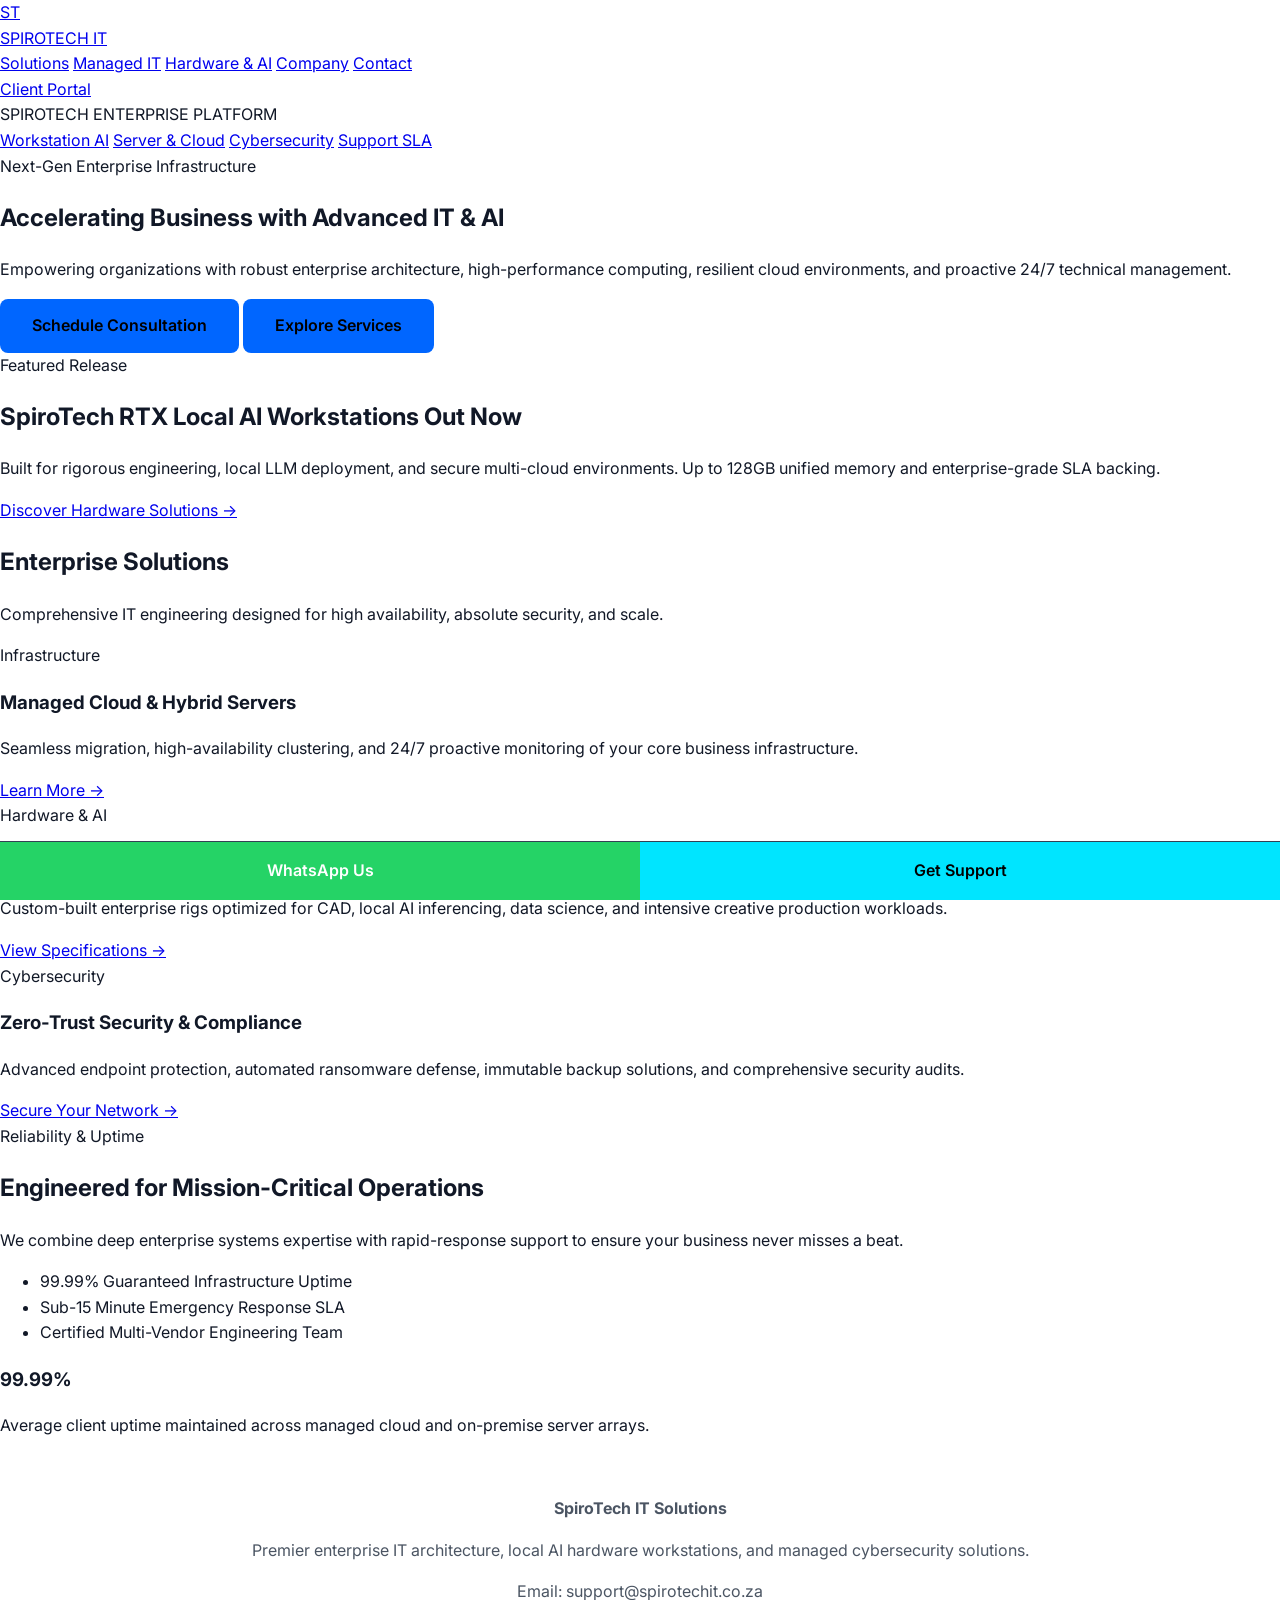
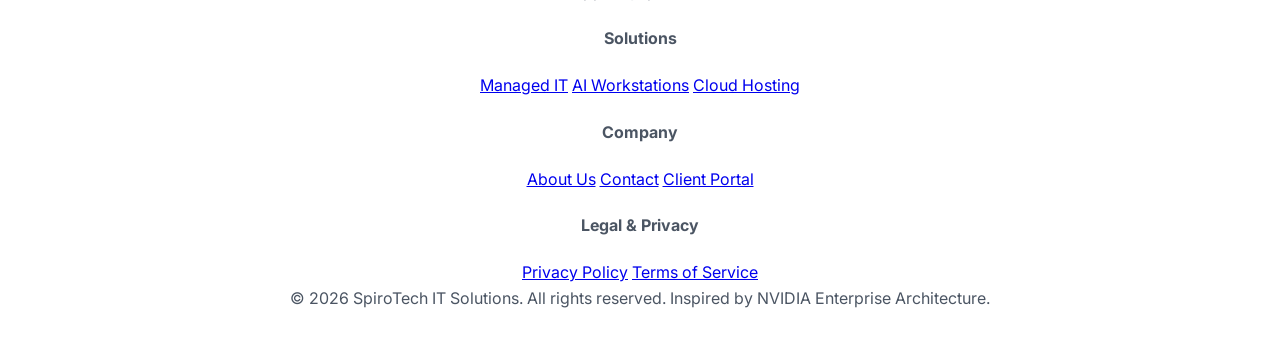
==== index.html @ 4d6cc832 "Update index.html to NVIDIA-inspired enterprise theme" ====
<!DOCTYPE html>
<html lang="en">
<head>
  <meta charset="UTF-8">
  <meta name="viewport" content="width=device-width, initial-scale=1.0">
  <title>SpiroTech IT Solutions | Enterprise IT & AI Infrastructure</title>
  <link rel="stylesheet" href="styles.css">
  <link rel="preconnect" href="https://fonts.googleapis.com">
  <link rel="preconnect" href="https://fonts.gstatic.com" crossorigin>
  <link href="https://fonts.googleapis.com/css2?family=Inter:wght@400;500;600;700;800&display=swap" rel="stylesheet">
</head>
<body>

  <!-- Top Enterprise Header -->
  <header class="nvidia-header">
    <div class="nvidia-top-nav">
      <div class="nav-container">
        <a href="index.html" class="nvidia-logo">
          <div class="logo-mark">ST</div>
          <span class="logo-text">SPIROTECH IT</span>
        </a>
        <nav class="nvidia-nav-links" id="navLinks">
          <a href="index.html" class="active">Solutions</a>
          <a href="services/index.html">Managed IT</a>
          <a href="portfolio/index.html">Hardware & AI</a>
          <a href="about/index.html">Company</a>
          <a href="contact/index.html">Contact</a>
        </nav>
        <div class="nvidia-nav-actions">
          <a href="contact/index.html" class="nvidia-btn-accent">Client Portal</a>
          <button class="menu-toggle" id="menuToggle" aria-label="Toggle navigation">☰</button>
        </div>
      </div>
    </div>
    <!-- Sub Nav -->
    <div class="nvidia-sub-nav">
      <div class="sub-nav-content nav-container">
        <span class="sub-nav-title">SPIROTECH ENTERPRISE PLATFORM</span>
        <div class="sub-nav-links">
          <a href="#solutions">Workstation AI</a>
          <a href="#infrastructure">Server & Cloud</a>
          <a href="#security">Cybersecurity</a>
          <a href="contact/index.html">Support SLA</a>
        </div>
      </div>
    </div>
  </header>

  <!-- Hero Showcase Section -->
  <section class="nvidia-hero">
    <div class="hero-container">
      <div class="hero-badge">Next-Gen Enterprise Infrastructure</div>
      <h1>Accelerating Business with <span>Advanced IT & AI</span></h1>
      <p>Empowering organizations with robust enterprise architecture, high-performance computing, resilient cloud environments, and proactive 24/7 technical management.</p>
      <div class="hero-cta-row">
        <a href="contact/index.html" class="btn btn-green">Schedule Consultation</a>
        <a href="services/index.html" class="btn btn-outline">Explore Services</a>
      </div>
    </div>

    <!-- Featured Hero Showcase Banner -->
    <div class="hero-image-banner">
      <div class="hero-banner-content">
        <span class="badge-tag">Featured Release</span>
        <h2>SpiroTech RTX Local AI Workstations Out Now</h2>
        <p>Built for rigorous engineering, local LLM deployment, and secure multi-cloud environments. Up to 128GB unified memory and enterprise-grade SLA backing.</p>
        <a href="portfolio/index.html" class="link-arrow">Discover Hardware Solutions →</a>
      </div>
    </div>
  </section>

  <!-- Solutions & Services Grid -->
  <section class="nvidia-section alt-dark" id="solutions">
    <div class="section-container">
      <div class="section-header">
        <h2>Enterprise Solutions</h2>
        <p>Comprehensive IT engineering designed for high availability, absolute security, and scale.</p>
      </div>

      <div class="nvidia-grid">
        <!-- Card 1 -->
        <div class="nvidia-card">
          <div>
            <div class="card-tag">Infrastructure</div>
            <h3>Managed Cloud & Hybrid Servers</h3>
            <p>Seamless migration, high-availability clustering, and 24/7 proactive monitoring of your core business infrastructure.</p>
          </div>
          <a href="services/index.html" class="card-link">Learn More →</a>
        </div>

        <!-- Card 2 -->
        <div class="nvidia-card">
          <div>
            <div class="card-tag">Hardware & AI</div>
            <h3>High-Performance Workstations</h3>
            <p>Custom-built enterprise rigs optimized for CAD, local AI inferencing, data science, and intensive creative production workloads.</p>
          </div>
          <a href="portfolio/index.html" class="card-link">View Specifications →</a>
        </div>

        <!-- Card 3 -->
        <div class="nvidia-card">
          <div>
            <div class="card-tag">Cybersecurity</div>
            <h3>Zero-Trust Security & Compliance</h3>
            <p>Advanced endpoint protection, automated ransomware defense, immutable backup solutions, and comprehensive security audits.</p>
          </div>
          <a href="contact/index.html" class="card-link">Secure Your Network →</a>
        </div>
      </div>
    </div>
  </section>

  <!-- Split Statistics & Value Section -->
  <section class="nvidia-section">
    <div class="section-container">
      <div class="split-layout">
        <div class="split-content">
          <div class="hero-badge">Reliability & Uptime</div>
          <h2>Engineered for Mission-Critical Operations</h2>
          <p>We combine deep enterprise systems expertise with rapid-response support to ensure your business never misses a beat.</p>
          <ul class="check-list">
            <li>99.99% Guaranteed Infrastructure Uptime</li>
            <li>Sub-15 Minute Emergency Response SLA</li>
            <li>Certified Multi-Vendor Engineering Team</li>
          </ul>
        </div>
        <div class="split-box">
          <div class="stat-box">
            <h3>99.99%</h3>
            <p>Average client uptime maintained across managed cloud and on-premise server arrays.</p>
          </div>
        </div>
      </div>
    </div>
  </section>

  <!-- Footer -->
  <footer class="nvidia-footer">
    <div class="footer-container">
      <div class="footer-col">
        <strong>SpiroTech IT Solutions</strong>
        <p>Premier enterprise IT architecture, local AI hardware workstations, and managed cybersecurity solutions.</p>
        <p>Email: support@spirotechit.co.za</p>
      </div>
      <div class="footer-col">
        <h4>Solutions</h4>
        <a href="services/index.html">Managed IT</a>
        <a href="portfolio/index.html">AI Workstations</a>
        <a href="services/index.html">Cloud Hosting</a>
      </div>
      <div class="footer-col">
        <h4>Company</h4>
        <a href="about/index.html">About Us</a>
        <a href="contact/index.html">Contact</a>
        <a href="contact/index.html">Client Portal</a>
      </div>
      <div class="footer-col">
        <h4>Legal & Privacy</h4>
        <a href="about/index.html">Privacy Policy</a>
        <a href="about/index.html">Terms of Service</a>
      </div>
    </div>
    <div class="footer-bottom">
      &copy; 2026 SpiroTech IT Solutions. All rights reserved. Inspired by NVIDIA Enterprise Architecture.
    </div>
  </footer>

  <!-- Mobile Sticky Action Bar -->
  <div class="mobile-sticky-bar">
    <a href="https://wa.me/27820000000" class="sticky-btn whatsapp-sticky">WhatsApp Us</a>
    <a href="contact/index.html" class="sticky-btn call-sticky">Get Support</a>
  </div>

  <script>
    const toggle = document.getElementById('menuToggle');
    const links = document.getElementById('navLinks');
    if(toggle && links) {
      toggle.addEventListener('click', () => {
        links.classList.toggle('show');
      });
    }
  </script>
</body>
</html>
---- styles.css ----
:root {
  --bg: #FFFFFF;
  --panel: #F8FAFC;
  --text: #111827;
  --muted: #4B5563;
  --accent: #0066FF;
  --accent-hover: #0052CC;
  --border: #E5E7EB;
  --card-bg: #FFFFFF;
  --highlight-yellow: #FEF08A;
}

* { box-sizing: border-box; }

html, body {
  margin: 0;
  padding: 0;
}

body {
  font-family: 'Inter', sans-serif;
  background: var(--bg);
  color: var(--text);
  line-height: 1.6;
}

/* Top Bar & Nav */
.top-bar {
  background: var(--panel);
  color: var(--muted);
  font-size: 0.85rem;
  padding: 8px 32px;
  display: flex;
  justify-content: space-between;
  border-bottom: 1px solid #334155;
}
.top-bar a { color: var(--accent); text-decoration: none; }
.top-bar a:hover { text-decoration: underline; }

.nav {
  background: rgba(11, 13, 16, 0.85);
  backdrop-filter: blur(10px);
  padding: 16px 32px;
  display: flex;
  justify-content: space-between;
  align-items: center;
  position: sticky;
  top: 0;
  z-index: 100;
  border-bottom: 1px solid #334155;
}

.brand-link { font-size: 1.25rem; font-weight: 700; color: var(--text); }

.nav-links { display: flex; align-items: center; }
.nav-links a {
  color: var(--text);
  text-decoration: none;
  margin-left: 24px;
  font-weight: 500;
  padding: 8px 0;
}
.nav-links a:hover { color: var(--accent); }
.nav-links a.active { color: var(--accent); border-bottom: 2px solid var(--accent); }

.btn-quote {
  background: var(--accent);
  color: #000 !important;
  padding: 8px 16px !important;
  border-radius: 6px;
  font-weight: 600 !important;
}

.menu-toggle { display: none; background: none; border: none; color: var(--text); font-size: 1.5rem; cursor: pointer; }

/* Hero */
.hero {
  padding: 100px 20px;
  text-align: center;
  background: var(--bg);
}
.hero h1 { font-size: 3.5rem; margin: 20px 0; color: #fff; }
.hero-content { max-width: 800px; margin: 0 auto; }
.trust-pill {
  background: rgba(0, 229, 255, 0.1);
  border: 1px solid var(--accent);
  padding: 6px 16px;
  border-radius: 20px;
  display: inline-block;
  font-size: 0.9rem;
  margin-bottom: 20px;
}
.hero-cta-group { display: flex; gap: 16px; justify-content: center; margin: 30px 0; }
.hero-subinfo { display: flex; gap: 16px; justify-content: center; color: var(--muted); font-size: 0.95rem; }

/* Bento Grid */
.bento-grid { display: grid; grid-template-columns: repeat(2, 1fr); gap: 24px; max-width: 1000px; margin: 40px auto; }
.bento-card { background: var(--panel); border: 1px solid #334155; border-radius: 16px; padding: 32px; text-align: left; transition: transform 0.2s; }
.card-icon { font-size: 2rem; margin-bottom: 16px; }

/* Industry Container */
.industry-container { max-width: 1000px; margin: 0 auto; padding: 40px 20px; }
.industry-btn-group { display: flex; gap: 10px; justify-content: center; margin-bottom: 30px; }
.ind-btn { background: #11141a; border: 1px solid #334155; color: var(--text); padding: 10px 20px; border-radius: 8px; cursor: pointer; }
.ind-btn.active-ind { border-color: var(--accent); background: rgba(0, 229, 255, 0.1); }
.industry-detail-card { background: var(--panel); border: 1px solid var(--accent); border-radius: 12px; padding: 30px; min-height: 150px; }
.stat-badge { background: var(--accent); color: #000; padding: 4px 12px; border-radius: 20px; font-weight: 700; display: inline-block; margin-bottom: 10px; }

/* Sticky Mobile Bar */
.mobile-sticky-bar { display: none; position: fixed; bottom: 0; width: 100%; display: flex; background: var(--bg); border-top: 1px solid #334155; }
.sticky-btn { flex: 1; padding: 16px; text-align: center; text-decoration: none; color: #fff; font-weight: 600; }
.whatsapp-sticky { background: #25d366; }
.call-sticky { background: #00e5ff; color: #000; }

@media (max-width: 768px) {
  .menu-toggle { display: block; }
  .nav-links { display: none; position: absolute; top: 100%; left: 0; width: 100%; background: var(--bg); flex-direction: column; padding: 20px; border-bottom: 1px solid #334155; }
  .nav-links.show { display: flex; }
  .nav-links a { margin: 10px 0; }
  .bento-grid { grid-template-columns: 1fr; }
  .mobile-sticky-bar { display: flex; }
}

  opacity: 0.28;
  background-image:
    linear-gradient(rgba(0, 229, 255, 0.08) 1px, transparent 1px),
    linear-gradient(90deg, rgba(0, 229, 255, 0.08) 1px, transparent 1px);
  background-size: 48px 48px;
  mask-image: linear-gradient(to bottom, rgba(0,0,0,0.65), rgba(0,0,0,0.08));
  animation: heroGridMove 18s linear infinite;
}

/* Soft floating glow blobs */
.hero::after {
  content: "";
  position: absolute;
  inset: -10%;
  z-index: -1;
  background:
    radial-gradient(circle at 25% 40%, rgba(0, 229, 255, 0.12), transparent 18%),
    radial-gradient(circle at 75% 60%, rgba(0, 229, 255, 0.10), transparent 16%),
    radial-gradient(circle at 60% 20%, rgba(255, 255, 255, 0.05), transparent 14%);
  filter: blur(20px);
  animation: heroGlowFloat 10s ease-in-out infinite alternate;
}

/* Larger logo */
.hero img {
  width: clamp(170px, 18vw, 240px);
  margin-bottom: 28px;
  filter:
    drop-shadow(0 10px 24px rgba(0, 229, 255, 0.16))
    drop-shadow(0 4px 10px rgba(0, 0, 0, 0.35));
}

.hero h1 {
  font-size: clamp(2.4rem, 5vw, 3.4rem);
  margin-bottom: 14px;
  color: var(--accent);
  letter-spacing: 0.3px;
}

.hero p {
  max-width: 720px;
  margin: 0 auto 32px;
  color: var(--muted);
  font-size: 1.06rem;
}

/* Animation keyframes */
@keyframes heroGridMove {
  from {
    transform: translateY(0);
  }
  to {
    transform: translateY(48px);
  }
}

@keyframes heroGlowFloat {
  from {
    transform: translate3d(0, 0, 0) scale(1);
  }
  to {
    transform: translate3d(0, -12px, 0) scale(1.04);
  }
}

/* Respect reduced motion preferences */
@media (prefers-reduced-motion: reduce) {
  .hero::before,
  .hero::after {
    animation: none;
  }
}

/* ============ BUTTON MICRO-INTERACTIONS ============ */

.btn {
  display: inline-block;
  padding: 14px 32px;
  border-radius: 8px;
  background: var(--accent);
  color: #000;
  font-weight: 600;
  text-decoration: none;
  border: 0;

  /* Interaction polish */
  transition:
    transform 0.18s ease,
    box-shadow 0.18s ease,
    filter 0.18s ease;
  will-change: transform;
}

/* Hover: lift + glow */
.btn:hover {
  transform: translateY(-2px);
  box-shadow: 0 10px 28px rgba(0, 229, 255, 0.28);
  filter: brightness(1.05);
}

/* Active: press down */
.btn:active {
  transform: translateY(0);
  box-shadow: 0 6px 16px rgba(0, 229, 255, 0.22);
}

/* Keyboard accessibility */
.btn:focus-visible {
  outline: none;
  box-shadow:
    0 0 0 3px rgba(0, 229, 255, 0.35),
    0 10px 28px rgba(0, 229, 255, 0.28);
}

.btn:hover {
  filter: brightness(1.05);
}

/* LAYOUT */
.section { max-width: 1100px; margin: auto; padding: 80px 20px; }
.section h2 { text-align: center; font-size: 2rem; margin-bottom: 48px; }

/* CARDS & GRID */
.grid { display: grid; grid-template-columns: repeat(auto-fit, minmax(260px, 1fr)); gap: 24px; }
.card { background: var(--panel); border-radius: 12px; padding: 28px; border: 1px solid rgba(255,255,255,0.06); }
.card h3 { margin-top: 0; color: var(--accent); }
.card p  { color: var(--muted); font-size: 0.95rem; }

/* ICON + TEXT row (for service bullets) */
.row {
  display: grid;
  grid-template-columns: 36px 1fr;
  gap: 12px;
  align-items: start;
  margin: 10px 0;
}
.badge {
  width: 36px; height: 36px; border-radius: 8px;
  display: grid; place-items: center;
  background: #0e1820; border: 1px solid rgba(0,229,255,0.25); color: var(--accent);
  font-weight: 700; font-size: 0.85rem;
}

/* PRICING TEASER (no public prices—CTA only) */
.plan {
  background: linear-gradient(180deg, rgba(0,229,255,0.08), rgba(0,229,255,0.02));
  border: 1px solid rgba(0,229,255,0.15);
}

/* FOOTER */
footer {
  padding: 40px 20px;
  text-align: center;
  color: var(--muted);
  border-top: 1px solid rgba(255,255,255,0.05);
}

/* UTILITIES */
.center { text-align: center; }
.m0   { margin: 0; }
.mt8  { margin-top: 8px; }
.mt16 { margin-top: 16px; }
.mt24 { margin-top: 24px; }
.mt32 { margin-top: 32px; }
.mt48 { margin-top: 48px; }

/* ===== Homepage trust / positioning sections ===== */

.section-lead {
  max-width: 760px;
  margin: 0 auto 18px;
  text-align: center;
  color: var(--muted);
  font-size: 1.02rem;
}

.kicker {
  display: inline-block;
  margin: 0 auto 12px;
  padding: 6px 12px;
  border-radius: 999px;
  background: rgba(0, 229, 255, 0.08);
  border: 1px solid rgba(0, 229, 255, 0.18);
  color: var(--accent);
  font-size: 0.82rem;
  font-weight: 600;
  letter-spacing: 0.3px;
}

.split {
  display: grid;
  grid-template-columns: 1.15fr 0.85fr;
  gap: 24px;
}

.panel {
  background: var(--panel);
  border-radius: 12px;
  padding: 28px;
  border: 1px solid rgba(255,255,255,0.06);
}

.panel h3 {
  margin-top: 0;
  color: var(--accent);
}

.panel p,
.panel li {
  color: var(--muted);
}

.bullets {
  margin: 0;
  padding-left: 18px;
}

.bullets li {
  margin: 10px 0;
}

.steps {
  display: grid;
  gap: 18px;
}

.step {
  display: grid;
  grid-template-columns: 42px 1fr;
  gap: 14px;
  align-items: start;
}

.step-num {
  width: 42px;
  height: 42px;
  border-radius: 10px;
  display: grid;
  place-items: center;
  background: #0e1820;
  border: 1px solid rgba(0,229,255,0.25);
  color: var(--accent);
  font-weight: 700;
}

.step h4 {
  margin: 0 0 6px 0;
  color: var(--text);
}

.step p {
  margin: 0;
  color: var(--muted);
}

.highlight {
  background: linear-gradient(180deg, rgba(0,229,255,0.08), rgba(0,229,255,0.02));
  border: 1px solid rgba(0,229,255,0.15);
}

.cta-strip {
  text-align: center;
  margin-top: 32px;
}

/* ===== Mobile nav cleanup ===== */
@media (max-width: 860px) {
  .nav {
    padding: 14px 16px;
    flex-direction: column;
    align-items: stretch;
    gap: 12px;
  }

  .brand {
    text-align: center;
    font-size: 1.15rem;
    line-height: 1.15;
    white-space: nowrap;
  }

  .nav > div {
    display: grid;
    grid-template-columns: repeat(2, minmax(0, 1fr));
    gap: 10px 12px;
    align-items: center;
  }

  .nav a {
    margin-left: 0;
    text-align: center;
    font-size: 0.98rem;
    line-height: 1.2;
  }

  .nav a.active::after {
    bottom: -4px;
  }

  .nav a.btn {
    grid-column: 1 / -1;
    width: 100%;
    padding: 12px 18px;
  }

  .hero {
    padding: 88px 18px;
  }

  .hero img {
    width: clamp(140px, 34vw, 200px);
    margin-bottom: 22px;
  }

  .hero h1 {
    font-size: clamp(2rem, 10vw, 2.8rem);
    line-height: 1.08;
  }

  .hero p {
    font-size: 1rem;
  }

  .split {
    grid-template-columns: 1fr;
  }
}

/* Contact / Quote Form */
.contact-form-section {
  padding: 3rem 0;
}

.contact-form {
  margin-top: 1.5rem;
  background: #ffffff;
  border: 1px solid #dfe5ec;
  border-radius: 14px;
  padding: 1.5rem;
  box-shadow: 0 10px 30px rgba(0, 0, 0, 0.04);
}

.form-grid {
  display: grid;
  grid-template-columns: repeat(2, minmax(0, 1fr));
  gap: 1rem;
}

.form-group {
  margin-bottom: 1rem;
}

.form-group label {
  display: inline-block;
  margin-bottom: 0.45rem;
  font-weight: 600;
  color: #1c2a39;
}

.required {
  color: #c62828;
}

.contact-form input,
.contact-form select,
.contact-form textarea {
  width: 100%;
  padding: 0.85rem 0.95rem;
  border: 1px solid #cfd8e3;
  border-radius: 10px;
  font: inherit;
  color: #16202a;
  background: #ffffff;
  transition: border-color 0.2s ease, box-shadow 0.2s ease;
  box-sizing: border-box;
}

.contact-form input:focus,
.contact-form select:focus,
.contact-form textarea:focus {
  outline: none;
  border-color: #1f6feb;
  box-shadow: 0 0 0 3px rgba(31, 111, 235, 0.12);
}

.contact-form textarea {
  resize: vertical;
  min-height: 160px;
}

.form-actions {
  margin-top: 1.25rem;
}

.contact-form .btn {
  min-width: 180px;
}

.contact-form button:disabled {
  opacity: 0.7;
  cursor: not-allowed;
}

.form-status {
  margin-top: 1rem;
  padding: 0.9rem 1rem;
  border-radius: 10px;
  display: none;
  font-weight: 500;
}

.form-status.status-loading,
.form-status.status-success,
.form-status.status-error {
  display: block;
}

.form-status.status-loading {
  background: #eef4ff;
  color: #174ea6;
  border: 1px solid #cfe0ff;
}

.form-status.status-success {
  background: #edf9f0;
  color: #1b5e20;
  border: 1px solid #cce9d2;
}

.form-status.status-error {
  background: #fff3f3;
  color: #b42318;
  border: 1px solid #f3c7c7;
}

.form-honeypot {
  position: absolute !important;
  left: -9999px !important;
  opacity: 0 !important;
  pointer-events: none !important;
  height: 0 !important;
  overflow: hidden !important;
}

@media (max-width: 768px) {
  .contact-form {
    padding: 1rem;
  }

  .form-grid {
    grid-template-columns: 1fr;
  }

  .contact-form .btn {
    width: 100%;
  }
}
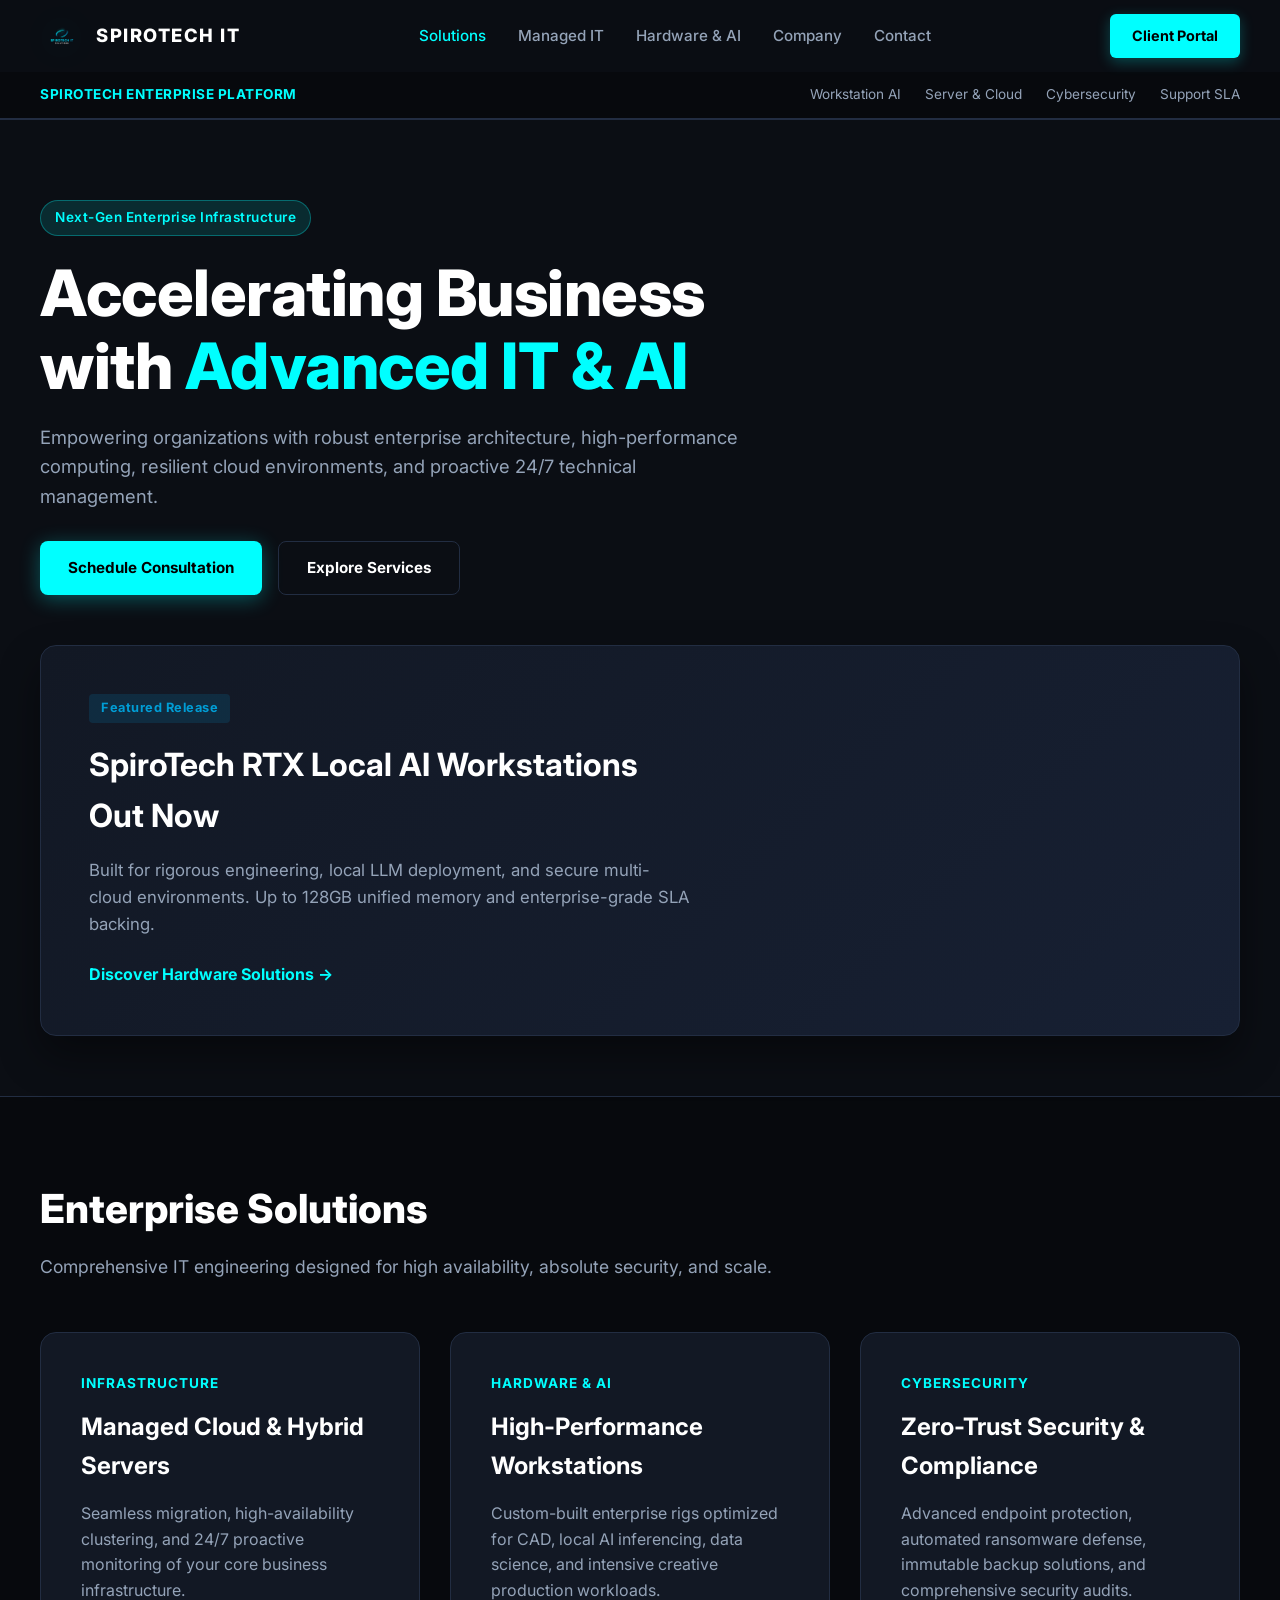
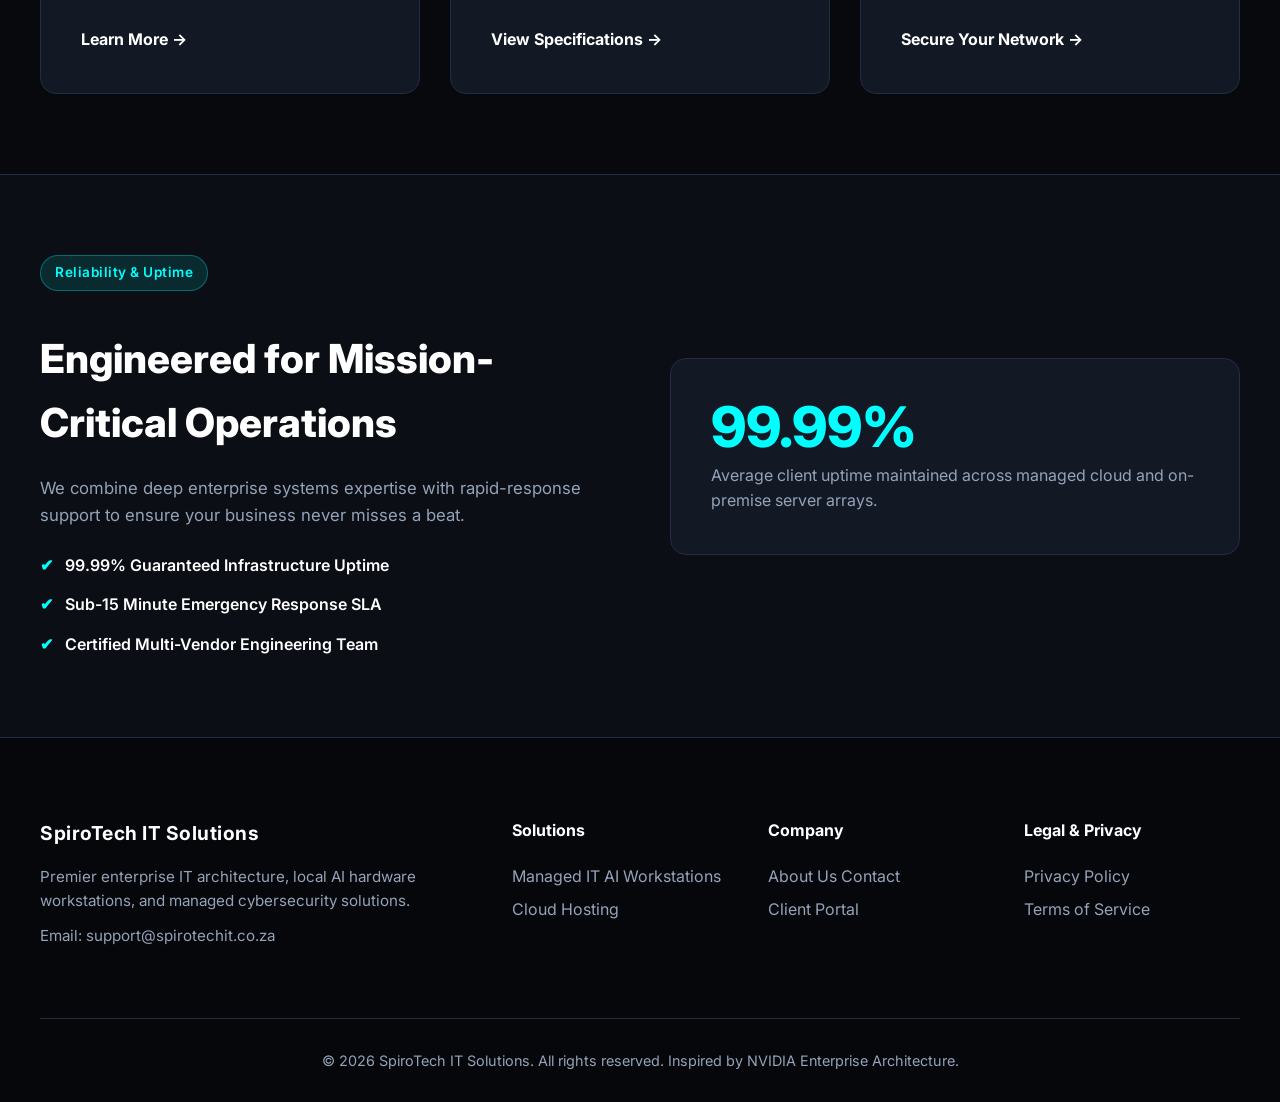
==== commit 1a178c3e: "Update SpiroTech branding: logo in headers, cyan/blue color theme across all pages" ====
--- a/index.html
+++ b/index.html
@@ -16,9 +16,9 @@
     <div class="nvidia-top-nav">
       <div class="nav-container">
         <a href="index.html" class="nvidia-logo">
-          <div class="logo-mark">ST</div>
-          <span class="logo-text">SPIROTECH IT</span>
-        </a>
+                  <img src="logo.svg" alt="SpiroTech IT Solutions" class="logo-image">
+                  <span class="logo-text">SPIROTECH IT</span>
+                </a>
         <nav class="nvidia-nav-links" id="navLinks">
           <a href="index.html" class="active">Solutions</a>
           <a href="services/index.html">Managed IT</a>
@@ -53,9 +53,9 @@
       <h1>Accelerating Business with <span>Advanced IT & AI</span></h1>
       <p>Empowering organizations with robust enterprise architecture, high-performance computing, resilient cloud environments, and proactive 24/7 technical management.</p>
       <div class="hero-cta-row">
-        <a href="contact/index.html" class="btn btn-green">Schedule Consultation</a>
-        <a href="services/index.html" class="btn btn-outline">Explore Services</a>
-      </div>
+              <a href="contact/index.html" class="btn btn-cyan">Schedule Consultation</a>
+              <a href="services/index.html" class="btn btn-outline">Explore Services</a>
+            </div>
     </div>
 
     <!-- Featured Hero Showcase Banner -->
--- a/styles.css
+++ b/styles.css
@@ -1,580 +1,595 @@
+/* ==========================================================================
+   SpiroTech IT Solutions — Brand Theme (Cyan/Blue Palette)
+   ========================================================================== */
+
 :root {
-  --bg: #FFFFFF;
-  --panel: #F8FAFC;
-  --text: #111827;
-  --muted: #4B5563;
-  --accent: #0066FF;
-  --accent-hover: #0052CC;
-  --border: #E5E7EB;
-  --card-bg: #FFFFFF;
-  --highlight-yellow: #FEF08A;
-}
-
-* { box-sizing: border-box; }
-
-html, body {
+  --bg-dark: #0B0E14;
+  --bg-card: #121824;
+  --bg-card-hover: #1A2232;
+  --spirotech-cyan: #00FFFF;
+  --spirotech-cyan-dim: #00E6FF;
+  --spirotech-blue: #009DD5;
+  --spirotech-blue-dark: #005A68;
+  --text-primary: #FFFFFF;
+  --text-secondary: #94A3B8;
+  --border-color: #222D42;
+}
+
+* {
+  box-sizing: border-box;
   margin: 0;
   padding: 0;
 }
 
 body {
   font-family: 'Inter', sans-serif;
-  background: var(--bg);
-  color: var(--text);
+  background-color: var(--bg-dark);
+  color: var(--text-primary);
   line-height: 1.6;
-}
-
-/* Top Bar & Nav */
-.top-bar {
-  background: var(--panel);
-  color: var(--muted);
-  font-size: 0.85rem;
-  padding: 8px 32px;
-  display: flex;
-  justify-content: space-between;
-  border-bottom: 1px solid #334155;
-}
-.top-bar a { color: var(--accent); text-decoration: none; }
-.top-bar a:hover { text-decoration: underline; }
-
-.nav {
-  background: rgba(11, 13, 16, 0.85);
-  backdrop-filter: blur(10px);
-  padding: 16px 32px;
-  display: flex;
-  justify-content: space-between;
-  align-items: center;
+  overflow-x: hidden;
+}
+
+/* --- Header & Navigation --- */
+.nvidia-header {
   position: sticky;
   top: 0;
-  z-index: 100;
-  border-bottom: 1px solid #334155;
-}
-
-.brand-link { font-size: 1.25rem; font-weight: 700; color: var(--text); }
-
-.nav-links { display: flex; align-items: center; }
-.nav-links a {
-  color: var(--text);
-  text-decoration: none;
-  margin-left: 24px;
+  z-index: 1000;
+  background: rgba(11, 14, 20, 0.95);
+  backdrop-filter: blur(12px);
+  border-bottom: 1px solid var(--border-color);
+}
+
+.nvidia-top-nav {
+  padding: 0 40px;
+  height: 72px;
+  display: flex;
+  align-items: center;
+}
+
+.nav-container {
+  max-width: 1400px;
+  width: 100%;
+  margin: 0 auto;
+  display: flex;
+  align-items: center;
+  justify-content: space-between;
+}
+
+.nvidia-logo {
+  display: flex;
+  align-items: center;
+  text-decoration: none;
+  gap: 12px;
+}
+
+.logo-image {
+  height: 44px;
+  width: auto;
+  filter: drop-shadow(0 0 16px rgba(0, 255, 255, 0.3));
+}
+
+.logo-text {
+  font-weight: 800;
+  font-size: 1.15rem;
+  letter-spacing: 1.5px;
+  color: #FFFFFF;
+}
+
+.nvidia-nav-links {
+  display: flex;
+  gap: 32px;
+}
+
+.nvidia-nav-links a {
+  color: var(--text-secondary);
+  text-decoration: none;
   font-weight: 500;
-  padding: 8px 0;
-}
-.nav-links a:hover { color: var(--accent); }
-.nav-links a.active { color: var(--accent); border-bottom: 2px solid var(--accent); }
-
-.btn-quote {
-  background: var(--accent);
-  color: #000 !important;
-  padding: 8px 16px !important;
+  font-size: 0.95rem;
+  transition: color 0.2s;
+}
+
+.nvidia-nav-links a:hover,
+.nvidia-nav-links a.active {
+  color: var(--spirotech-cyan);
+}
+
+.nvidia-nav-actions {
+  display: flex;
+  align-items: center;
+  gap: 16px;
+}
+
+.nvidia-btn-accent {
+  background: var(--spirotech-cyan);
+  color: #000;
+  padding: 10px 22px;
   border-radius: 6px;
-  font-weight: 600 !important;
-}
-
-.menu-toggle { display: none; background: none; border: none; color: var(--text); font-size: 1.5rem; cursor: pointer; }
-
-/* Hero */
-.hero {
-  padding: 100px 20px;
+  font-weight: 700;
+  text-decoration: none;
+  font-size: 0.9rem;
+  transition: all 0.2s;
+  box-shadow: 0 4px 14px rgba(0, 255, 255, 0.25);
+}
+
+.nvidia-btn-accent:hover {
+  background: var(--spirotech-cyan-dim);
+  transform: translateY(-1px);
+}
+
+.menu-toggle {
+  display: none;
+  background: none;
+  border: none;
+  color: #fff;
+  font-size: 1.8rem;
+  cursor: pointer;
+}
+
+/* Sub Nav Bar */
+.nvidia-sub-nav {
+  background: #07090D;
+  border-bottom: 1px solid var(--border-color);
+  padding: 12px 40px;
+  font-size: 0.85rem;
+}
+
+.sub-nav-content {
+  display: flex;
+  justify-content: space-between;
+  align-items: center;
+}
+
+.sub-nav-title {
+  font-weight: 700;
+  color: var(--spirotech-cyan);
+  letter-spacing: 0.5px;
+}
+
+.sub-nav-links {
+  display: flex;
+  gap: 24px;
+}
+
+.sub-nav-links a {
+  color: var(--text-secondary);
+  text-decoration: none;
+  transition: color 0.2s;
+}
+
+.sub-nav-links a:hover {
+  color: var(--spirotech-cyan);
+}
+
+/* --- Hero Showcase Section --- */
+.nvidia-hero {
+  padding: 80px 40px 60px;
+  max-width: 1400px;
+  margin: 0 auto;
+}
+
+.hero-container {
+  max-width: 800px;
+  margin-bottom: 50px;
+}
+
+.hero-badge {
+  display: inline-block;
+  background: rgba(0, 255, 255, 0.12);
+  color: var(--spirotech-cyan);
+  border: 1px solid rgba(0, 255, 255, 0.3);
+  padding: 6px 14px;
+  border-radius: 20px;
+  font-size: 0.85rem;
+  font-weight: 600;
+  margin-bottom: 20px;
+  letter-spacing: 0.5px;
+}
+
+.nvidia-hero h1 {
+  font-size: clamp(2.5rem, 5vw, 4rem);
+  font-weight: 800;
+  line-height: 1.15;
+  margin-bottom: 20px;
+  letter-spacing: -0.5px;
+}
+
+.nvidia-hero h1 span {
+  color: var(--spirotech-cyan);
+}
+
+.nvidia-hero p {
+  font-size: 1.15rem;
+  color: var(--text-secondary);
+  margin-bottom: 30px;
+  max-width: 700px;
+}
+
+.hero-cta-row {
+  display: flex;
+  gap: 16px;
+  flex-wrap: wrap;
+}
+
+.btn {
+  padding: 14px 28px;
+  border-radius: 8px;
+  font-weight: 700;
+  text-decoration: none;
+  display: inline-flex;
+  align-items: center;
+  justify-content: center;
+  transition: all 0.2s;
+  font-size: 0.95rem;
+}
+
+.btn-cyan {
+  background: var(--spirotech-cyan);
+  color: #000;
+  box-shadow: 0 4px 20px rgba(0, 255, 255, 0.3);
+}
+
+.btn-cyan:hover {
+  background: var(--spirotech-cyan-dim);
+  transform: translateY(-2px);
+}
+
+.btn-outline {
+  background: transparent;
+  color: #fff;
+  border: 1px solid var(--border-color);
+}
+
+.btn-outline:hover {
+  border-color: var(--spirotech-cyan);
+  color: var(--spirotech-cyan);
+  transform: translateY(-2px);
+}
+
+/* Hero Featured Banner / Card */
+.hero-image-banner {
+  background: linear-gradient(135deg, var(--bg-card) 0%, #172033 100%);
+  border: 1px solid var(--border-color);
+  border-radius: 16px;
+  padding: 48px;
+  position: relative;
+  overflow: hidden;
+  box-shadow: 0 20px 40px rgba(0,0,0,0.4);
+}
+
+.hero-banner-content {
+  max-width: 600px;
+}
+
+.badge-tag {
+  display: inline-block;
+  background: rgba(0, 157, 213, 0.15);
+  color: var(--spirotech-blue);
+  padding: 4px 12px;
+  border-radius: 4px;
+  font-size: 0.8rem;
+  font-weight: 700;
+  margin-bottom: 16px;
+  letter-spacing: 0.5px;
+}
+
+.hero-image-banner h2 {
+  font-size: 2rem;
+  margin-bottom: 16px;
+  font-weight: 700;
+}
+
+.hero-image-banner p {
+  color: var(--text-secondary);
+  margin-bottom: 24px;
+  font-size: 1.05rem;
+}
+
+.link-arrow {
+  color: var(--spirotech-cyan);
+  text-decoration: none;
+  font-weight: 700;
+  display: inline-flex;
+  align-items: center;
+  gap: 8px;
+  transition: gap 0.2s;
+}
+
+.link-arrow:hover {
+  gap: 12px;
+}
+
+/* --- Grid Section --- */
+.nvidia-section {
+  padding: 80px 40px;
+  border-top: 1px solid var(--border-color);
+}
+
+.alt-dark {
+  background: #07090D;
+}
+
+.section-container {
+  max-width: 1400px;
+  margin: 0 auto;
+}
+
+.section-header {
+  margin-bottom: 50px;
+}
+
+.section-header h2 {
+  font-size: 2.5rem;
+  font-weight: 800;
+  margin-bottom: 12px;
+}
+
+.section-header p {
+  color: var(--text-secondary);
+  font-size: 1.1rem;
+}
+
+.nvidia-grid {
+  display: grid;
+  grid-template-columns: repeat(auto-fit, minmax(380px, 1fr));
+  gap: 30px;
+}
+
+.nvidia-card {
+  background: var(--bg-card);
+  border: 1px solid var(--border-color);
+  border-radius: 16px;
+  padding: 40px;
+  transition: all 0.3s ease;
+  display: flex;
+  flex-direction: column;
+  justify-content: space-between;
+}
+
+.nvidia-card:hover {
+  transform: translateY(-4px);
+  border-color: var(--spirotech-cyan);
+  box-shadow: 0 12px 30px rgba(0,0,0,0.5), 0 0 20px rgba(0, 255, 255, 0.1);
+  background: var(--bg-card-hover);
+}
+
+.card-tag {
+  color: var(--spirotech-cyan);
+  font-size: 0.85rem;
+  font-weight: 700;
+  text-transform: uppercase;
+  letter-spacing: 1px;
+  margin-bottom: 14px;
+}
+
+.nvidia-card h3 {
+  font-size: 1.5rem;
+  font-weight: 700;
+  margin-bottom: 16px;
+}
+
+.nvidia-card p {
+  color: var(--text-secondary);
+  margin-bottom: 24px;
+  font-size: 1rem;
+}
+
+.card-link {
+  color: #fff;
+  text-decoration: none;
+  font-weight: 700;
+  display: inline-flex;
+  align-items: center;
+  gap: 8px;
+  transition: color 0.2s;
+}
+
+.card-link:hover {
+  color: var(--spirotech-cyan);
+}
+
+/* --- Split Layout Section --- */
+.split-layout {
+  display: grid;
+  grid-template-columns: 1fr 1fr;
+  gap: 60px;
+  align-items: center;
+}
+
+.split-content h2 {
+  font-size: 2.5rem;
+  font-weight: 800;
+  margin: 16px 0 20px;
+}
+
+.split-content p {
+  color: var(--text-secondary);
+  font-size: 1.05rem;
+  margin-bottom: 24px;
+}
+
+.check-list {
+  list-style: none;
+  display: flex;
+  flex-direction: column;
+  gap: 14px;
+}
+
+.check-list li {
+  display: flex;
+  align-items: center;
+  gap: 12px;
+  font-weight: 600;
+  color: #fff;
+}
+
+.check-list li::before {
+  content: "✔";
+  color: var(--spirotech-cyan);
+  font-weight: bold;
+}
+
+.split-box {
+  background: var(--bg-card);
+  border: 1px solid var(--border-color);
+  border-radius: 16px;
+  padding: 40px;
+}
+
+.stat-box h3 {
+  font-size: 3.5rem;
+  font-weight: 800;
+  color: var(--spirotech-cyan);
+  margin-bottom: 8px;
+  line-height: 1;
+}
+
+.stat-box p {
+  color: var(--text-secondary);
+  font-size: 1rem;
+  margin: 0;
+}
+
+/* --- Footer --- */
+.nvidia-footer {
+  background: #05070A;
+  border-top: 1px solid var(--border-color);
+  padding: 80px 40px 30px;
+}
+
+.footer-container {
+  max-width: 1400px;
+  margin: 0 auto;
+  display: grid;
+  grid-template-columns: 2fr 1fr 1fr 1fr;
+  gap: 40px;
+  margin-bottom: 60px;
+}
+
+.footer-col strong {
+  font-size: 1.2rem;
+  color: #fff;
+  display: block;
+  margin-bottom: 16px;
+  letter-spacing: 0.5px;
+}
+
+.footer-col p {
+  color: var(--text-secondary);
+  font-size: 0.95rem;
+  margin-bottom: 10px;
+}
+
+.footer-col h4 {
+  color: #fff;
+  font-size: 1rem;
+  font-weight: 700;
+  margin-bottom: 20px;
+}
+
+.footer-col a {
+  color: var(--text-secondary);
+  text-decoration: none;
+  transition: color 0.2s;
+  display: inline-block;
+  margin-bottom: 8px;
+}
+
+.footer-col a:hover {
+  color: var(--spirotech-cyan);
+}
+
+.footer-bottom {
+  max-width: 1400px;
+  margin: 0 auto;
+  padding-top: 30px;
+  border-top: 1px solid var(--border-color);
   text-align: center;
-  background: var(--bg);
-}
-.hero h1 { font-size: 3.5rem; margin: 20px 0; color: #fff; }
-.hero-content { max-width: 800px; margin: 0 auto; }
-.trust-pill {
-  background: rgba(0, 229, 255, 0.1);
-  border: 1px solid var(--accent);
-  padding: 6px 16px;
-  border-radius: 20px;
-  display: inline-block;
+  color: var(--text-secondary);
   font-size: 0.9rem;
-  margin-bottom: 20px;
-}
-.hero-cta-group { display: flex; gap: 16px; justify-content: center; margin: 30px 0; }
-.hero-subinfo { display: flex; gap: 16px; justify-content: center; color: var(--muted); font-size: 0.95rem; }
-
-/* Bento Grid */
-.bento-grid { display: grid; grid-template-columns: repeat(2, 1fr); gap: 24px; max-width: 1000px; margin: 40px auto; }
-.bento-card { background: var(--panel); border: 1px solid #334155; border-radius: 16px; padding: 32px; text-align: left; transition: transform 0.2s; }
-.card-icon { font-size: 2rem; margin-bottom: 16px; }
-
-/* Industry Container */
-.industry-container { max-width: 1000px; margin: 0 auto; padding: 40px 20px; }
-.industry-btn-group { display: flex; gap: 10px; justify-content: center; margin-bottom: 30px; }
-.ind-btn { background: #11141a; border: 1px solid #334155; color: var(--text); padding: 10px 20px; border-radius: 8px; cursor: pointer; }
-.ind-btn.active-ind { border-color: var(--accent); background: rgba(0, 229, 255, 0.1); }
-.industry-detail-card { background: var(--panel); border: 1px solid var(--accent); border-radius: 12px; padding: 30px; min-height: 150px; }
-.stat-badge { background: var(--accent); color: #000; padding: 4px 12px; border-radius: 20px; font-weight: 700; display: inline-block; margin-bottom: 10px; }
-
-/* Sticky Mobile Bar */
-.mobile-sticky-bar { display: none; position: fixed; bottom: 0; width: 100%; display: flex; background: var(--bg); border-top: 1px solid #334155; }
-.sticky-btn { flex: 1; padding: 16px; text-align: center; text-decoration: none; color: #fff; font-weight: 600; }
-.whatsapp-sticky { background: #25d366; }
-.call-sticky { background: #00e5ff; color: #000; }
+}
+
+/* --- Mobile Sticky Action Bar --- */
+.mobile-sticky-bar {
+  display: none;
+  position: fixed;
+  bottom: 0;
+  left: 0;
+  width: 100%;
+  background: rgba(11, 14, 20, 0.95);
+  backdrop-filter: blur(10px);
+  border-top: 1px solid var(--border-color);
+  z-index: 2000;
+}
+
+.sticky-btn {
+  flex: 1;
+  padding: 16px;
+  text-align: center;
+  text-decoration: none;
+  font-weight: 700;
+  font-size: 0.95rem;
+}
+
+.whatsapp-sticky {
+  background: #25D366;
+  color: #000;
+}
+
+.call-sticky {
+  background: var(--spirotech-cyan);
+  color: #000;
+}
+
+/* --- Responsive Media Queries --- */
+@media (max-width: 1024px) {
+  .footer-container {
+    grid-template-columns: 1fr 1fr;
+    gap: 30px;
+  }
+  .split-layout {
+    grid-template-columns: 1fr;
+    gap: 40px;
+  }
+}
 
 @media (max-width: 768px) {
-  .menu-toggle { display: block; }
-  .nav-links { display: none; position: absolute; top: 100%; left: 0; width: 100%; background: var(--bg); flex-direction: column; padding: 20px; border-bottom: 1px solid #334155; }
-  .nav-links.show { display: flex; }
-  .nav-links a { margin: 10px 0; }
-  .bento-grid { grid-template-columns: 1fr; }
-  .mobile-sticky-bar { display: flex; }
-}
-
-  opacity: 0.28;
-  background-image:
-    linear-gradient(rgba(0, 229, 255, 0.08) 1px, transparent 1px),
-    linear-gradient(90deg, rgba(0, 229, 255, 0.08) 1px, transparent 1px);
-  background-size: 48px 48px;
-  mask-image: linear-gradient(to bottom, rgba(0,0,0,0.65), rgba(0,0,0,0.08));
-  animation: heroGridMove 18s linear infinite;
-}
-
-/* Soft floating glow blobs */
-.hero::after {
-  content: "";
-  position: absolute;
-  inset: -10%;
-  z-index: -1;
-  background:
-    radial-gradient(circle at 25% 40%, rgba(0, 229, 255, 0.12), transparent 18%),
-    radial-gradient(circle at 75% 60%, rgba(0, 229, 255, 0.10), transparent 16%),
-    radial-gradient(circle at 60% 20%, rgba(255, 255, 255, 0.05), transparent 14%);
-  filter: blur(20px);
-  animation: heroGlowFloat 10s ease-in-out infinite alternate;
-}
-
-/* Larger logo */
-.hero img {
-  width: clamp(170px, 18vw, 240px);
-  margin-bottom: 28px;
-  filter:
-    drop-shadow(0 10px 24px rgba(0, 229, 255, 0.16))
-    drop-shadow(0 4px 10px rgba(0, 0, 0, 0.35));
-}
-
-.hero h1 {
-  font-size: clamp(2.4rem, 5vw, 3.4rem);
-  margin-bottom: 14px;
-  color: var(--accent);
-  letter-spacing: 0.3px;
-}
-
-.hero p {
-  max-width: 720px;
-  margin: 0 auto 32px;
-  color: var(--muted);
-  font-size: 1.06rem;
-}
-
-/* Animation keyframes */
-@keyframes heroGridMove {
-  from {
-    transform: translateY(0);
-  }
-  to {
-    transform: translateY(48px);
-  }
-}
-
-@keyframes heroGlowFloat {
-  from {
-    transform: translate3d(0, 0, 0) scale(1);
-  }
-  to {
-    transform: translate3d(0, -12px, 0) scale(1.04);
-  }
-}
-
-/* Respect reduced motion preferences */
-@media (prefers-reduced-motion: reduce) {
-  .hero::before,
-  .hero::after {
-    animation: none;
-  }
-}
-
-/* ============ BUTTON MICRO-INTERACTIONS ============ */
-
-.btn {
-  display: inline-block;
-  padding: 14px 32px;
-  border-radius: 8px;
-  background: var(--accent);
-  color: #000;
-  font-weight: 600;
-  text-decoration: none;
-  border: 0;
-
-  /* Interaction polish */
-  transition:
-    transform 0.18s ease,
-    box-shadow 0.18s ease,
-    filter 0.18s ease;
-  will-change: transform;
-}
-
-/* Hover: lift + glow */
-.btn:hover {
-  transform: translateY(-2px);
-  box-shadow: 0 10px 28px rgba(0, 229, 255, 0.28);
-  filter: brightness(1.05);
-}
-
-/* Active: press down */
-.btn:active {
-  transform: translateY(0);
-  box-shadow: 0 6px 16px rgba(0, 229, 255, 0.22);
-}
-
-/* Keyboard accessibility */
-.btn:focus-visible {
-  outline: none;
-  box-shadow:
-    0 0 0 3px rgba(0, 229, 255, 0.35),
-    0 10px 28px rgba(0, 229, 255, 0.28);
-}
-
-.btn:hover {
-  filter: brightness(1.05);
-}
-
-/* LAYOUT */
-.section { max-width: 1100px; margin: auto; padding: 80px 20px; }
-.section h2 { text-align: center; font-size: 2rem; margin-bottom: 48px; }
-
-/* CARDS & GRID */
-.grid { display: grid; grid-template-columns: repeat(auto-fit, minmax(260px, 1fr)); gap: 24px; }
-.card { background: var(--panel); border-radius: 12px; padding: 28px; border: 1px solid rgba(255,255,255,0.06); }
-.card h3 { margin-top: 0; color: var(--accent); }
-.card p  { color: var(--muted); font-size: 0.95rem; }
-
-/* ICON + TEXT row (for service bullets) */
-.row {
-  display: grid;
-  grid-template-columns: 36px 1fr;
-  gap: 12px;
-  align-items: start;
-  margin: 10px 0;
-}
-.badge {
-  width: 36px; height: 36px; border-radius: 8px;
-  display: grid; place-items: center;
-  background: #0e1820; border: 1px solid rgba(0,229,255,0.25); color: var(--accent);
-  font-weight: 700; font-size: 0.85rem;
-}
-
-/* PRICING TEASER (no public prices—CTA only) */
-.plan {
-  background: linear-gradient(180deg, rgba(0,229,255,0.08), rgba(0,229,255,0.02));
-  border: 1px solid rgba(0,229,255,0.15);
-}
-
-/* FOOTER */
-footer {
-  padding: 40px 20px;
-  text-align: center;
-  color: var(--muted);
-  border-top: 1px solid rgba(255,255,255,0.05);
-}
-
-/* UTILITIES */
-.center { text-align: center; }
-.m0   { margin: 0; }
-.mt8  { margin-top: 8px; }
-.mt16 { margin-top: 16px; }
-.mt24 { margin-top: 24px; }
-.mt32 { margin-top: 32px; }
-.mt48 { margin-top: 48px; }
-
-/* ===== Homepage trust / positioning sections ===== */
-
-.section-lead {
-  max-width: 760px;
-  margin: 0 auto 18px;
-  text-align: center;
-  color: var(--muted);
-  font-size: 1.02rem;
-}
-
-.kicker {
-  display: inline-block;
-  margin: 0 auto 12px;
-  padding: 6px 12px;
-  border-radius: 999px;
-  background: rgba(0, 229, 255, 0.08);
-  border: 1px solid rgba(0, 229, 255, 0.18);
-  color: var(--accent);
-  font-size: 0.82rem;
-  font-weight: 600;
-  letter-spacing: 0.3px;
-}
-
-.split {
-  display: grid;
-  grid-template-columns: 1.15fr 0.85fr;
-  gap: 24px;
-}
-
-.panel {
-  background: var(--panel);
-  border-radius: 12px;
-  padding: 28px;
-  border: 1px solid rgba(255,255,255,0.06);
-}
-
-.panel h3 {
-  margin-top: 0;
-  color: var(--accent);
-}
-
-.panel p,
-.panel li {
-  color: var(--muted);
-}
-
-.bullets {
-  margin: 0;
-  padding-left: 18px;
-}
-
-.bullets li {
-  margin: 10px 0;
-}
-
-.steps {
-  display: grid;
-  gap: 18px;
-}
-
-.step {
-  display: grid;
-  grid-template-columns: 42px 1fr;
-  gap: 14px;
-  align-items: start;
-}
-
-.step-num {
-  width: 42px;
-  height: 42px;
-  border-radius: 10px;
-  display: grid;
-  place-items: center;
-  background: #0e1820;
-  border: 1px solid rgba(0,229,255,0.25);
-  color: var(--accent);
-  font-weight: 700;
-}
-
-.step h4 {
-  margin: 0 0 6px 0;
-  color: var(--text);
-}
-
-.step p {
-  margin: 0;
-  color: var(--muted);
-}
-
-.highlight {
-  background: linear-gradient(180deg, rgba(0,229,255,0.08), rgba(0,229,255,0.02));
-  border: 1px solid rgba(0,229,255,0.15);
-}
-
-.cta-strip {
-  text-align: center;
-  margin-top: 32px;
-}
-
-/* ===== Mobile nav cleanup ===== */
-@media (max-width: 860px) {
-  .nav {
-    padding: 14px 16px;
+  .nvidia-top-nav {
+    padding: 0 20px;
+  }
+  .nvidia-sub-nav {
+    display: none;
+  }
+  .nvidia-nav-links {
+    display: none;
+    position: absolute;
+    top: 72px;
+    left: 0;
+    width: 100%;
+    background: #0B0E14;
     flex-direction: column;
-    align-items: stretch;
-    gap: 12px;
-  }
-
-  .brand {
-    text-align: center;
-    font-size: 1.15rem;
-    line-height: 1.15;
-    white-space: nowrap;
-  }
-
-  .nav > div {
-    display: grid;
-    grid-template-columns: repeat(2, minmax(0, 1fr));
-    gap: 10px 12px;
-    align-items: center;
-  }
-
-  .nav a {
-    margin-left: 0;
-    text-align: center;
-    font-size: 0.98rem;
-    line-height: 1.2;
-  }
-
-  .nav a.active::after {
-    bottom: -4px;
-  }
-
-  .nav a.btn {
-    grid-column: 1 / -1;
-    width: 100%;
-    padding: 12px 18px;
-  }
-
-  .hero {
-    padding: 88px 18px;
-  }
-
-  .hero img {
-    width: clamp(140px, 34vw, 200px);
-    margin-bottom: 22px;
-  }
-
-  .hero h1 {
-    font-size: clamp(2rem, 10vw, 2.8rem);
-    line-height: 1.08;
-  }
-
-  .hero p {
-    font-size: 1rem;
-  }
-
-  .split {
+    padding: 24px;
+    border-bottom: 1px solid var(--border-color);
+    box-shadow: 0 10px 30px rgba(0,0,0,0.5);
+  }
+  .nvidia-nav-links.show {
+    display: flex;
+  }
+  .menu-toggle {
+    display: block;
+  }
+  .nvidia-hero {
+    padding: 40px 20px;
+  }
+  .nvidia-section {
+    padding: 50px 20px;
+  }
+  .nvidia-grid {
     grid-template-columns: 1fr;
   }
-}
-
-/* Contact / Quote Form */
-.contact-form-section {
-  padding: 3rem 0;
-}
-
-.contact-form {
-  margin-top: 1.5rem;
-  background: #ffffff;
-  border: 1px solid #dfe5ec;
-  border-radius: 14px;
-  padding: 1.5rem;
-  box-shadow: 0 10px 30px rgba(0, 0, 0, 0.04);
-}
-
-.form-grid {
-  display: grid;
-  grid-template-columns: repeat(2, minmax(0, 1fr));
-  gap: 1rem;
-}
-
-.form-group {
-  margin-bottom: 1rem;
-}
-
-.form-group label {
-  display: inline-block;
-  margin-bottom: 0.45rem;
-  font-weight: 600;
-  color: #1c2a39;
-}
-
-.required {
-  color: #c62828;
-}
-
-.contact-form input,
-.contact-form select,
-.contact-form textarea {
-  width: 100%;
-  padding: 0.85rem 0.95rem;
-  border: 1px solid #cfd8e3;
-  border-radius: 10px;
-  font: inherit;
-  color: #16202a;
-  background: #ffffff;
-  transition: border-color 0.2s ease, box-shadow 0.2s ease;
-  box-sizing: border-box;
-}
-
-.contact-form input:focus,
-.contact-form select:focus,
-.contact-form textarea:focus {
-  outline: none;
-  border-color: #1f6feb;
-  box-shadow: 0 0 0 3px rgba(31, 111, 235, 0.12);
-}
-
-.contact-form textarea {
-  resize: vertical;
-  min-height: 160px;
-}
-
-.form-actions {
-  margin-top: 1.25rem;
-}
-
-.contact-form .btn {
-  min-width: 180px;
-}
-
-.contact-form button:disabled {
-  opacity: 0.7;
-  cursor: not-allowed;
-}
-
-.form-status {
-  margin-top: 1rem;
-  padding: 0.9rem 1rem;
-  border-radius: 10px;
-  display: none;
-  font-weight: 500;
-}
-
-.form-status.status-loading,
-.form-status.status-success,
-.form-status.status-error {
-  display: block;
-}
-
-.form-status.status-loading {
-  background: #eef4ff;
-  color: #174ea6;
-  border: 1px solid #cfe0ff;
-}
-
-.form-status.status-success {
-  background: #edf9f0;
-  color: #1b5e20;
-  border: 1px solid #cce9d2;
-}
-
-.form-status.status-error {
-  background: #fff3f3;
-  color: #b42318;
-  border: 1px solid #f3c7c7;
-}
-
-.form-honeypot {
-  position: absolute !important;
-  left: -9999px !important;
-  opacity: 0 !important;
-  pointer-events: none !important;
-  height: 0 !important;
-  overflow: hidden !important;
-}
-
-@media (max-width: 768px) {
-  .contact-form {
-    padding: 1rem;
-  }
-
-  .form-grid {
+  .mobile-sticky-bar {
+    display: flex;
+  }
+  .footer-container {
     grid-template-columns: 1fr;
   }
-
-  .contact-form .btn {
-    width: 100%;
-  }
-}
+}
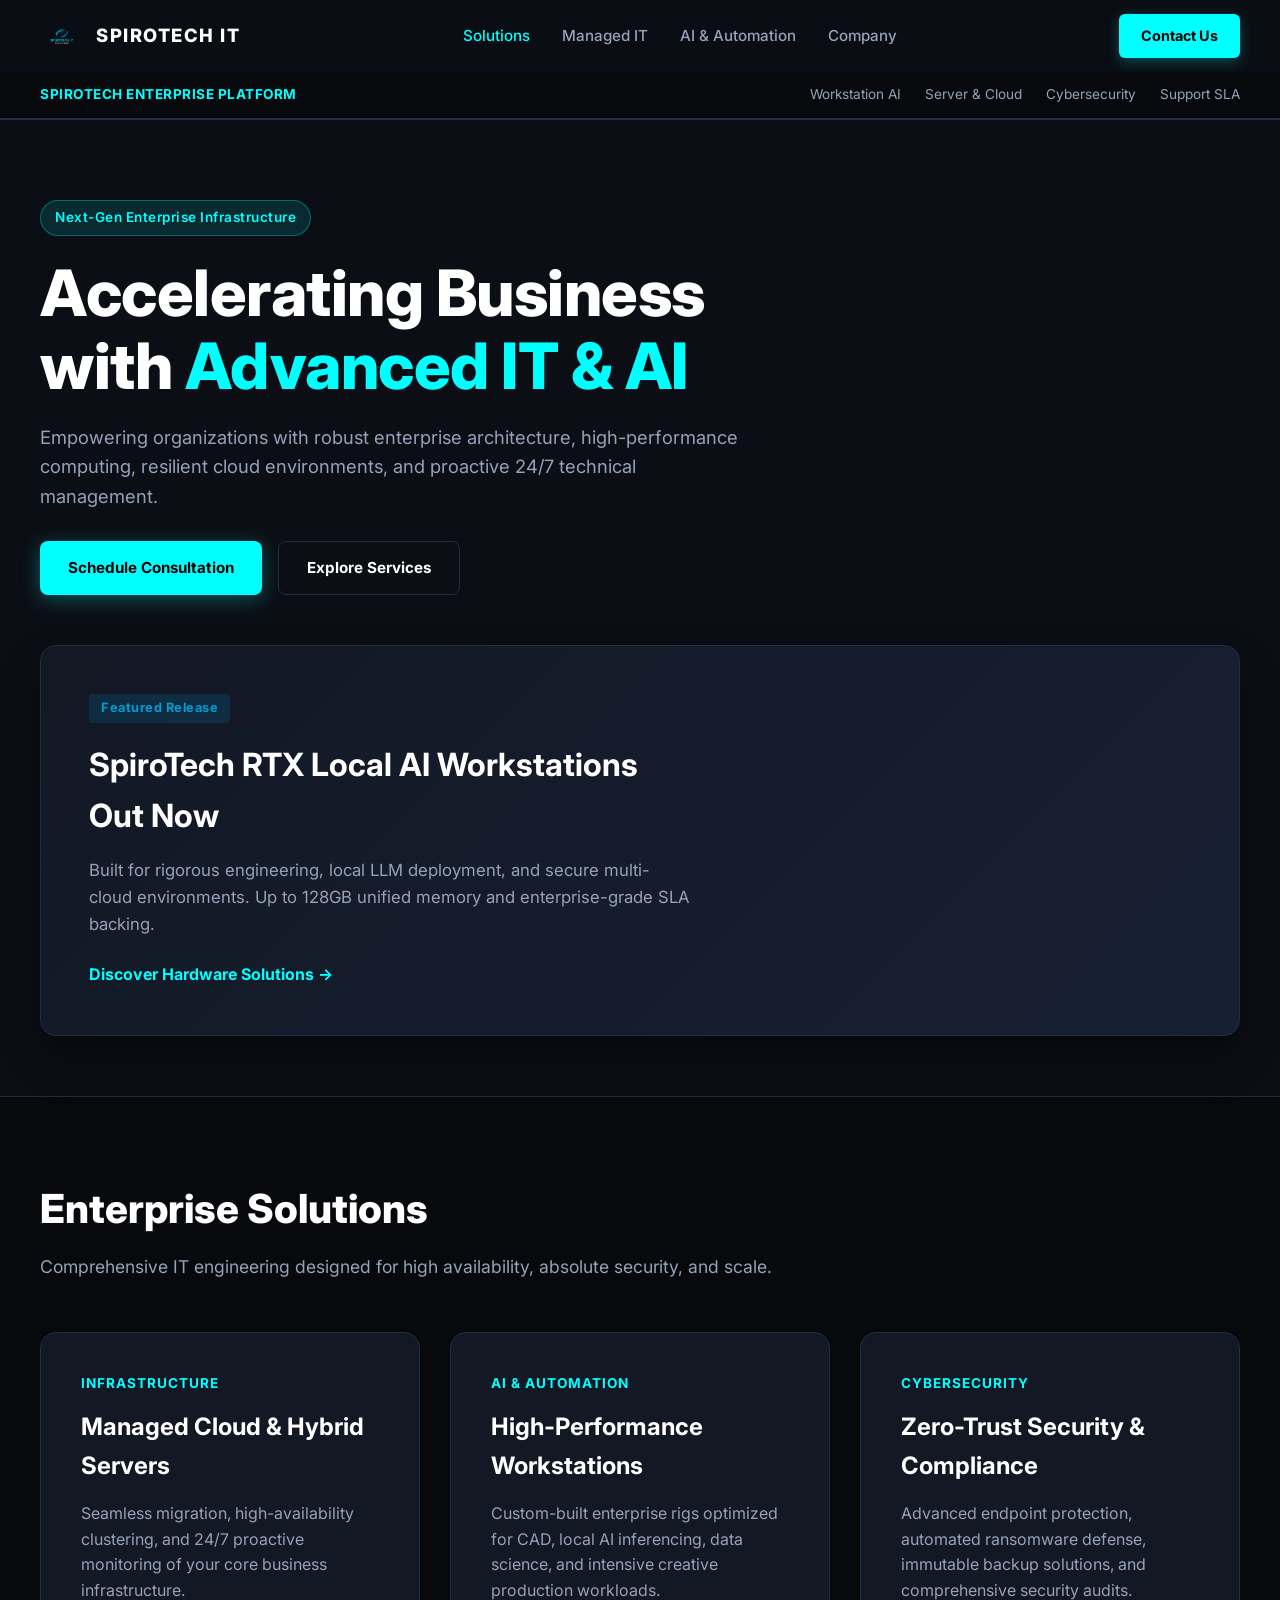
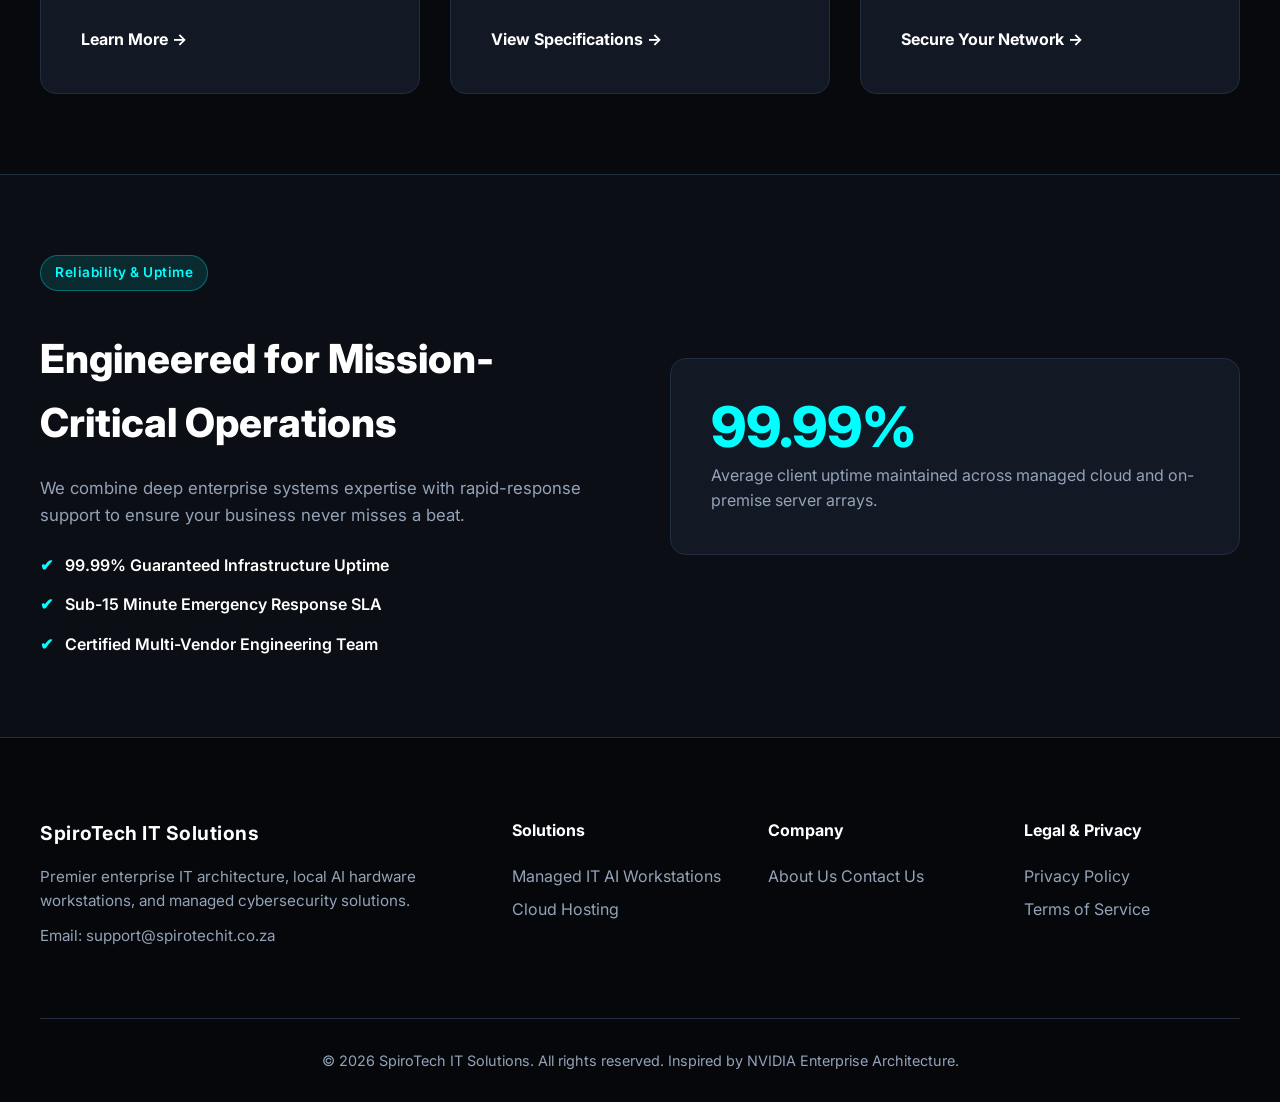
==== commit 1912db63: "Remove redundant contact links, fix anchor IDs, and rephrase AI services" ====
--- a/index.html
+++ b/index.html
@@ -22,12 +22,12 @@
         <nav class="nvidia-nav-links" id="navLinks">
           <a href="index.html" class="active">Solutions</a>
           <a href="services/index.html">Managed IT</a>
-          <a href="portfolio/index.html">Hardware & AI</a>
+          <a href="portfolio/index.html">AI & Automation</a>
           <a href="about/index.html">Company</a>
-          <a href="contact/index.html">Contact</a>
+          
         </nav>
         <div class="nvidia-nav-actions">
-          <a href="contact/index.html" class="nvidia-btn-accent">Client Portal</a>
+          <a href="contact/index.html" class="nvidia-btn-accent">Contact Us</a>
           <button class="menu-toggle" id="menuToggle" aria-label="Toggle navigation">☰</button>
         </div>
       </div>
@@ -91,7 +91,7 @@
         <!-- Card 2 -->
         <div class="nvidia-card">
           <div>
-            <div class="card-tag">Hardware & AI</div>
+            <div class="card-tag">AI & Automation</div>
             <h3>High-Performance Workstations</h3>
             <p>Custom-built enterprise rigs optimized for CAD, local AI inferencing, data science, and intensive creative production workloads.</p>
           </div>
@@ -152,8 +152,8 @@
       <div class="footer-col">
         <h4>Company</h4>
         <a href="about/index.html">About Us</a>
-        <a href="contact/index.html">Contact</a>
-        <a href="contact/index.html">Client Portal</a>
+        
+        <a href="contact/index.html">Contact Us</a>
       </div>
       <div class="footer-col">
         <h4>Legal & Privacy</h4>
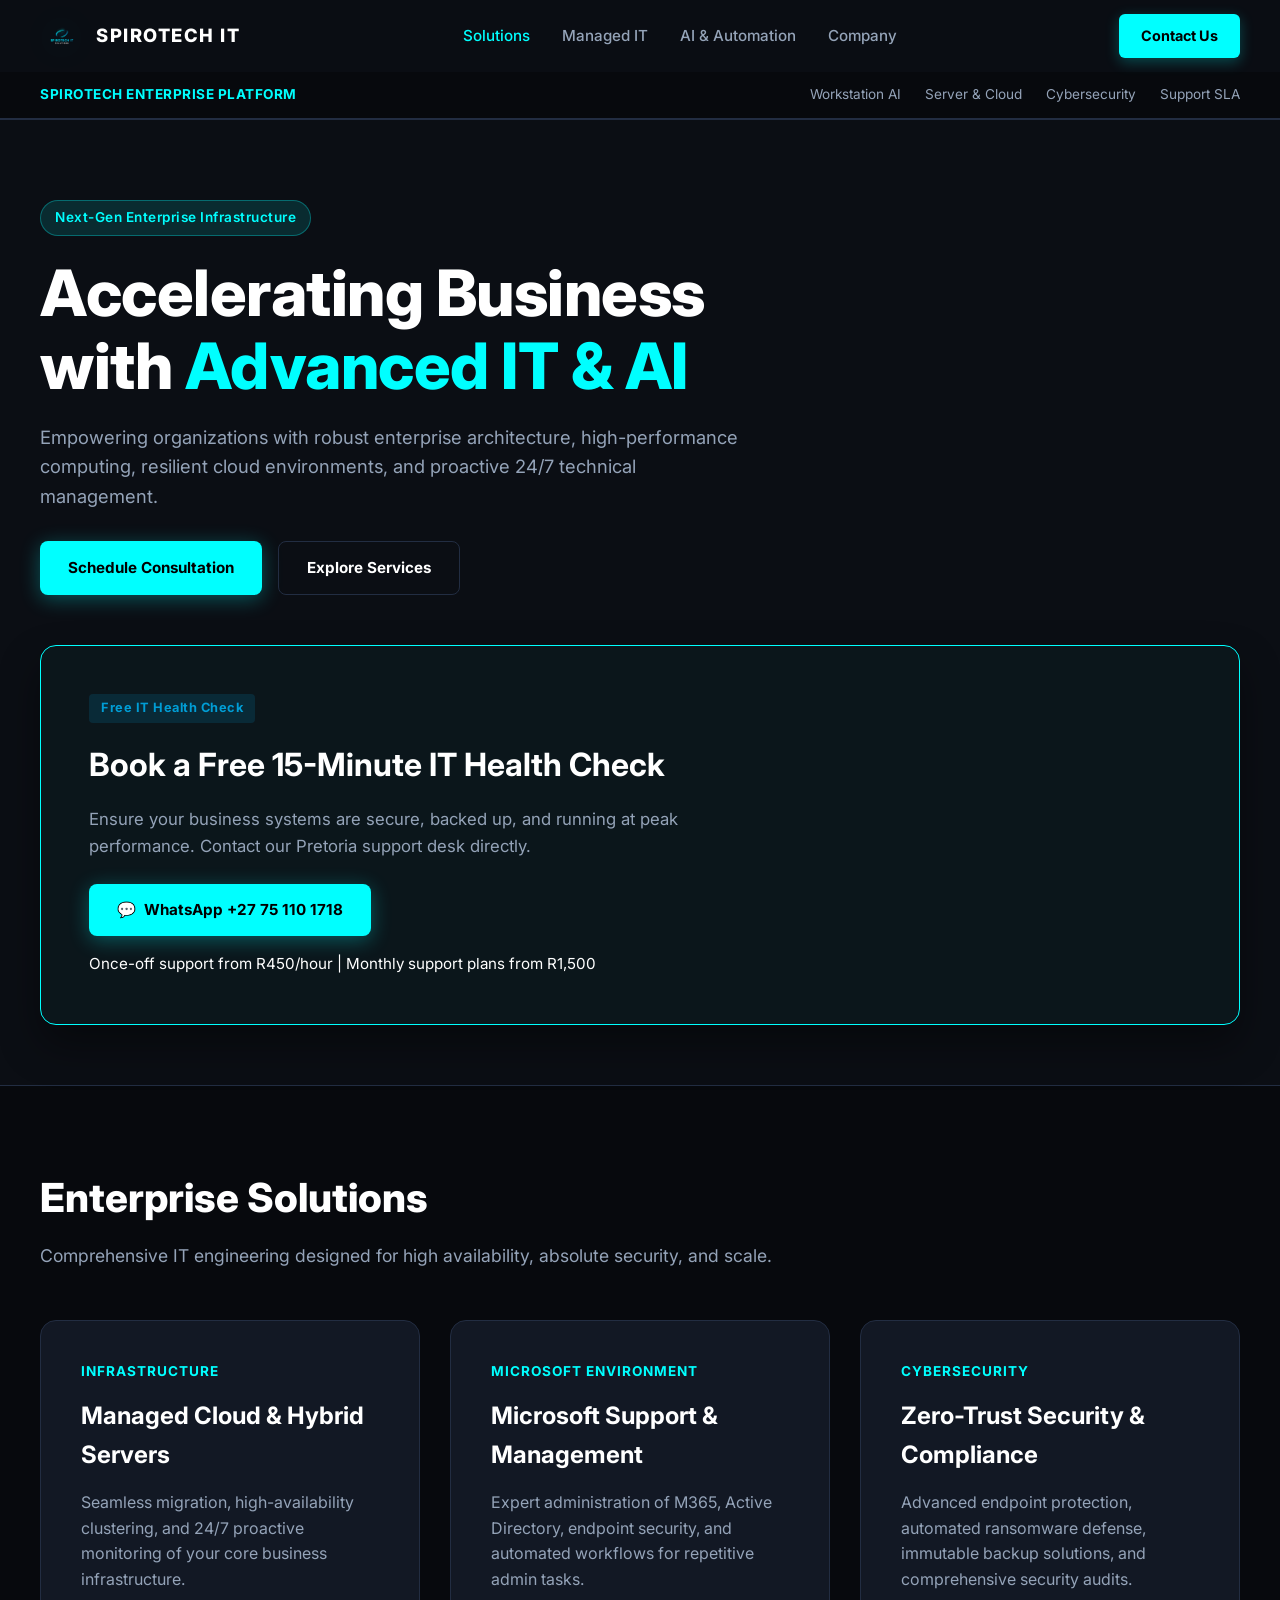
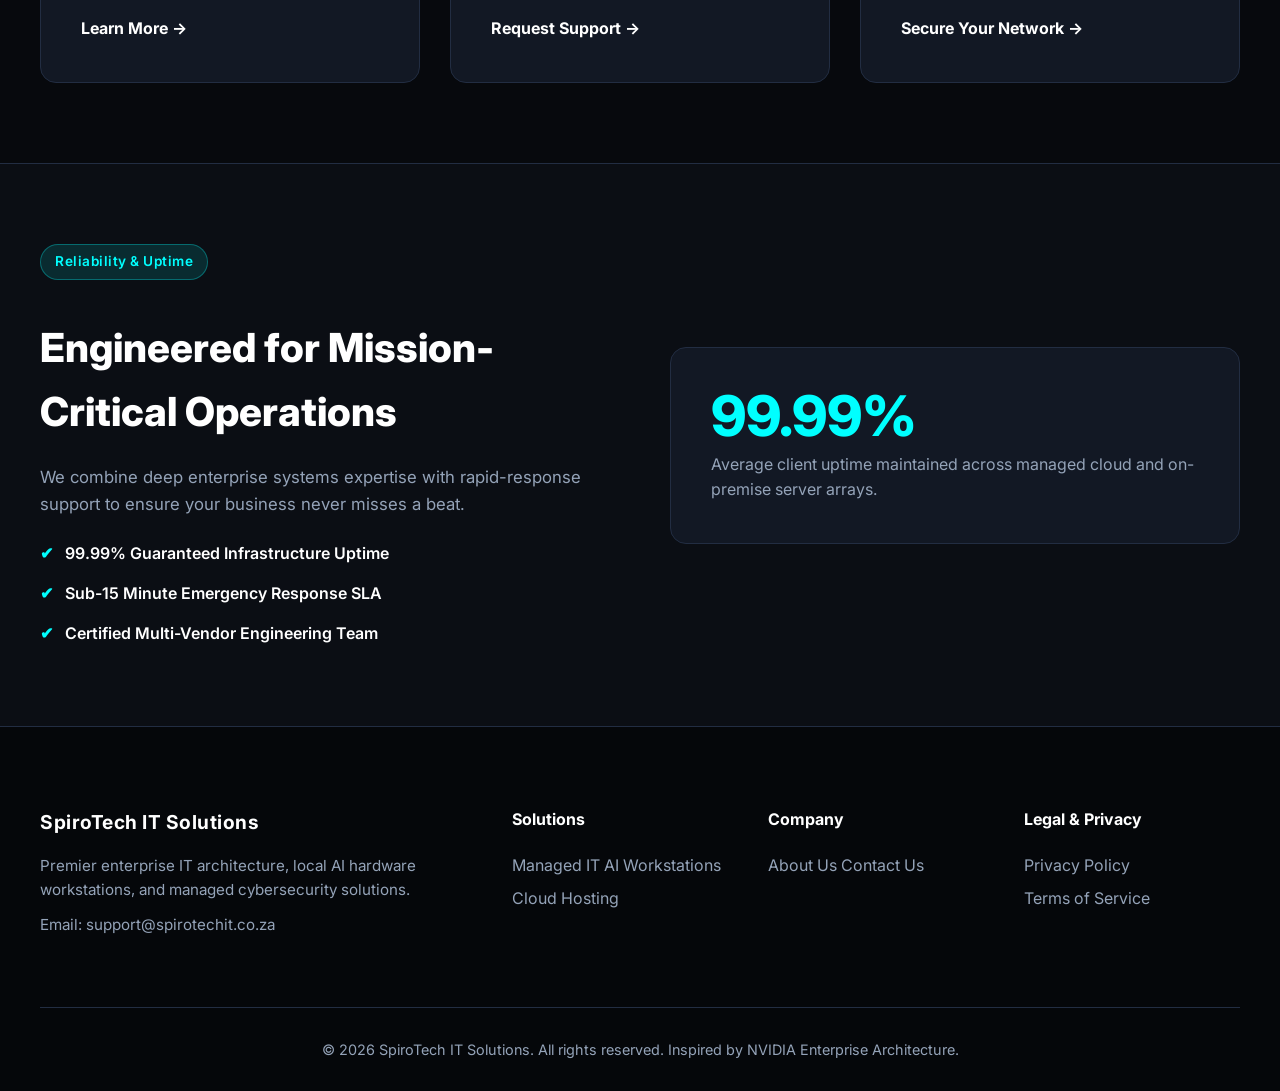
==== commit b6223ea6: "Remove AI hardware, update IT services, improve SEO, fix spelling, and remove marketing jargon" ====
--- a/index.html
+++ b/index.html
@@ -3,7 +3,7 @@
 <head>
   <meta charset="UTF-8">
   <meta name="viewport" content="width=device-width, initial-scale=1.0">
-  <title>SpiroTech IT Solutions | Enterprise IT & AI Infrastructure</title>
+  <title>IT Support Pretoria | SpiroTech IT Solutions</title>
   <link rel="stylesheet" href="styles.css">
   <link rel="preconnect" href="https://fonts.googleapis.com">
   <link rel="preconnect" href="https://fonts.gstatic.com" crossorigin>
@@ -58,13 +58,16 @@
             </div>
     </div>
 
-    <!-- Featured Hero Showcase Banner -->
-    <div class="hero-image-banner">
+    <!-- Featured Hero Showcase Banner / WhatsApp CTA -->
+    <div class="hero-image-banner" style="border: 1px solid var(--spirotech-cyan); background: rgba(0, 255, 255, 0.03);">
       <div class="hero-banner-content">
-        <span class="badge-tag">Featured Release</span>
-        <h2>SpiroTech RTX Local AI Workstations Out Now</h2>
-        <p>Built for rigorous engineering, local LLM deployment, and secure multi-cloud environments. Up to 128GB unified memory and enterprise-grade SLA backing.</p>
-        <a href="portfolio/index.html" class="link-arrow">Discover Hardware Solutions →</a>
+        <span class="badge-tag">Free IT Health Check</span>
+        <h2>Book a Free 15-Minute IT Health Check</h2>
+        <p>Ensure your business systems are secure, backed up, and running at peak performance. Contact our Pretoria support desk directly.</p>
+        <div style="display: flex; gap: 16px; align-items: center; margin-top: 15px; flex-wrap: wrap;">
+          <a href="https://wa.me/27751101718" class="btn btn-cyan" target="_blank" style="display: flex; align-items: center; gap: 8px;"><span>💬</span> WhatsApp +27 75 110 1718</a>
+          <span style="color: var(--muted-foreground); font-size: 0.95rem;">Once-off support from R450/hour | Monthly support plans from R1,500</span>
+        </div>
       </div>
     </div>
   </section>
@@ -91,11 +94,11 @@
         <!-- Card 2 -->
         <div class="nvidia-card">
           <div>
-            <div class="card-tag">AI & Automation</div>
-            <h3>High-Performance Workstations</h3>
-            <p>Custom-built enterprise rigs optimized for CAD, local AI inferencing, data science, and intensive creative production workloads.</p>
+            <div class="card-tag">Microsoft Environment</div>
+            <h3>Microsoft Support & Management</h3>
+            <p>Expert administration of M365, Active Directory, endpoint security, and automated workflows for repetitive admin tasks.</p>
           </div>
-          <a href="portfolio/index.html" class="card-link">View Specifications →</a>
+          <a href="contact/index.html" class="card-link">Request Support →</a>
         </div>
 
         <!-- Card 3 -->
@@ -168,7 +171,7 @@
 
   <!-- Mobile Sticky Action Bar -->
   <div class="mobile-sticky-bar">
-    <a href="https://wa.me/27820000000" class="sticky-btn whatsapp-sticky">WhatsApp Us</a>
+    <a href="https://wa.me/27751101718" class="sticky-btn whatsapp-sticky">WhatsApp Us</a>
     <a href="contact/index.html" class="sticky-btn call-sticky">Get Support</a>
   </div>
 
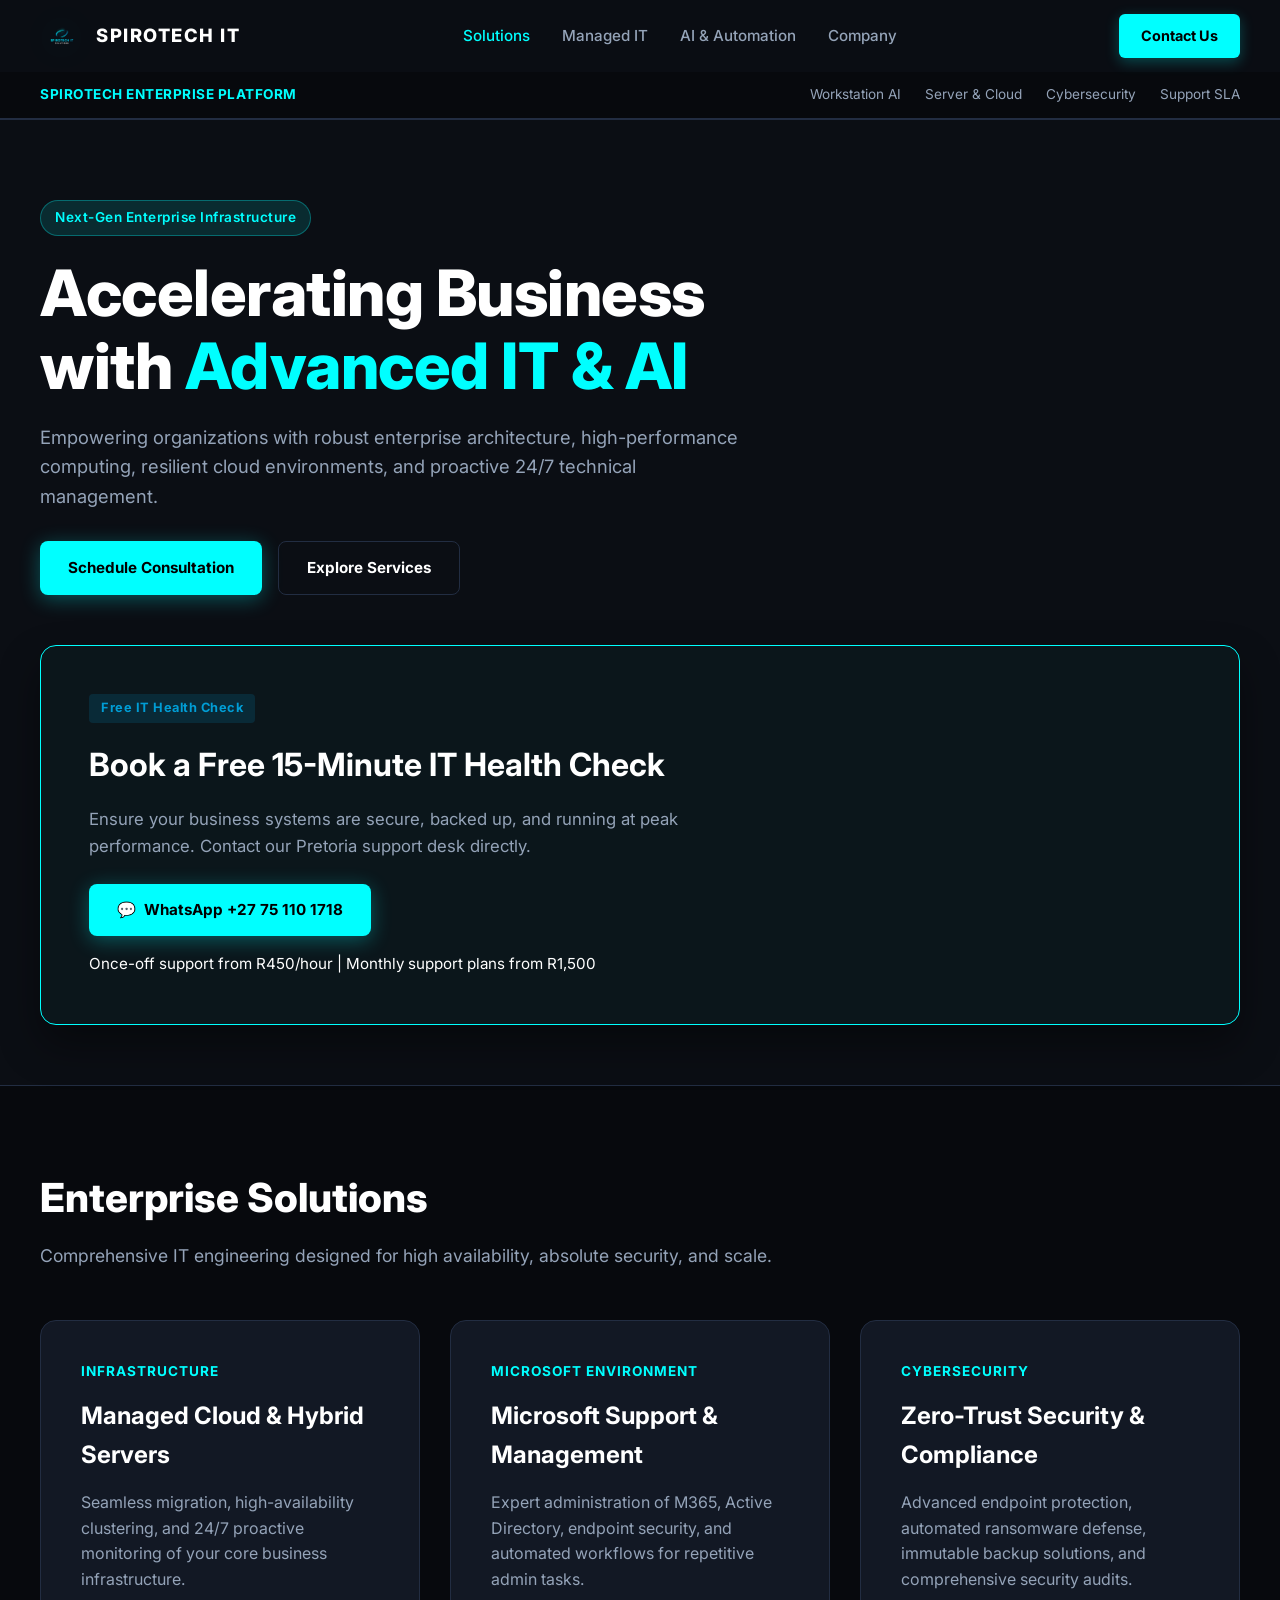
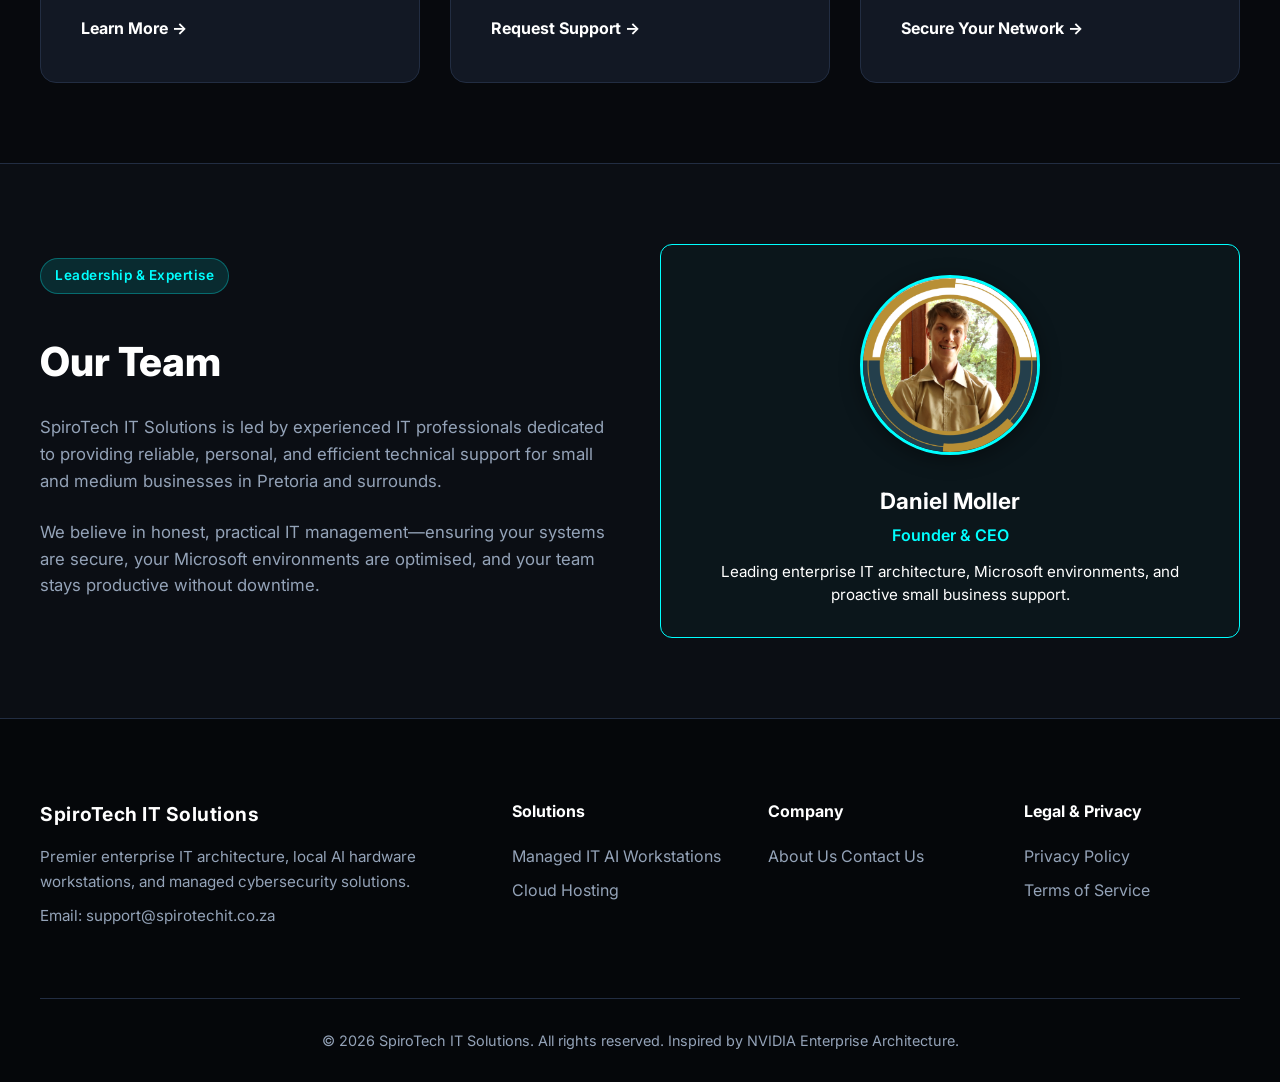
==== commit 823020f5: "Remove inflated stats and add Our Team section with Founder photo" ====
--- a/index.html
+++ b/index.html
@@ -115,24 +115,21 @@
   </section>
 
   <!-- Split Statistics & Value Section -->
+    <!-- Our Team Section -->
   <section class="nvidia-section">
     <div class="section-container">
-      <div class="split-layout">
+      <div class="split-layout" style="align-items: center; gap: 40px;">
         <div class="split-content">
-          <div class="hero-badge">Reliability & Uptime</div>
-          <h2>Engineered for Mission-Critical Operations</h2>
-          <p>We combine deep enterprise systems expertise with rapid-response support to ensure your business never misses a beat.</p>
-          <ul class="check-list">
-            <li>99.99% Guaranteed Infrastructure Uptime</li>
-            <li>Sub-15 Minute Emergency Response SLA</li>
-            <li>Certified Multi-Vendor Engineering Team</li>
-          </ul>
+          <div class="hero-badge">Leadership & Expertise</div>
+          <h2>Our Team</h2>
+          <p>SpiroTech IT Solutions is led by experienced IT professionals dedicated to providing reliable, personal, and efficient technical support for small and medium businesses in Pretoria and surrounds.</p>
+          <p>We believe in honest, practical IT management—ensuring your systems are secure, your Microsoft environments are optimised, and your team stays productive without downtime.</p>
         </div>
-        <div class="split-box">
-          <div class="stat-box">
-            <h3>99.99%</h3>
-            <p>Average client uptime maintained across managed cloud and on-premise server arrays.</p>
-          </div>
+        <div class="split-box" style="text-align: center; background: rgba(0, 255, 255, 0.03); border: 1px solid var(--spirotech-cyan); border-radius: 12px; padding: 30px;">
+          <img src="assets/daniel-moller.png" alt="Daniel Moller - Founder & CEO" style="width: 180px; height: 180px; border-radius: 50%; object-fit: cover; border: 3px solid var(--spirotech-cyan); margin-bottom: 20px; box-shadow: 0 4px 20px rgba(0,0,0,0.4);">
+          <h3 style="color: #fff; margin-bottom: 5px; font-size: 1.4rem;">Daniel Moller</h3>
+          <p style="color: var(--spirotech-cyan); font-weight: 600; margin-bottom: 12px;">Founder & CEO</p>
+          <p style="color: var(--muted-foreground); font-size: 0.95rem; line-height: 1.5;">Leading enterprise IT architecture, Microsoft environments, and proactive small business support.</p>
         </div>
       </div>
     </div>
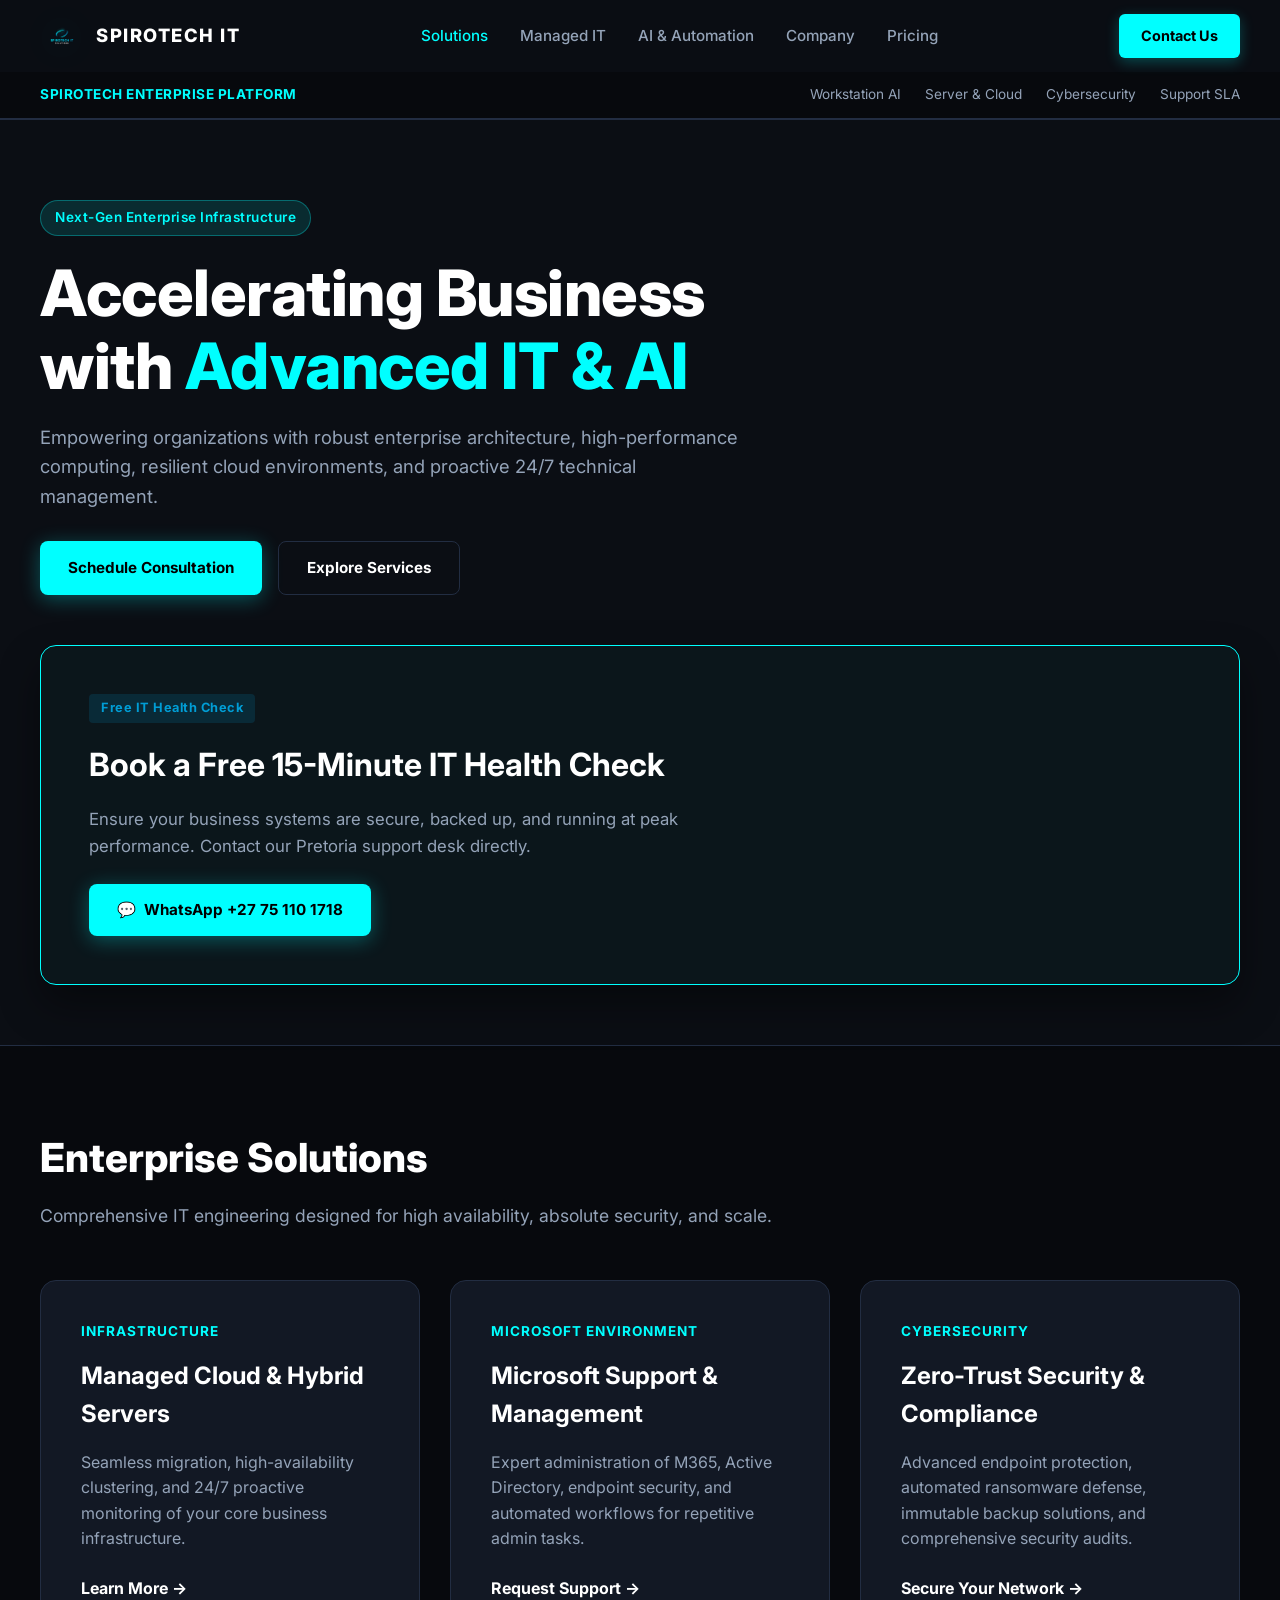
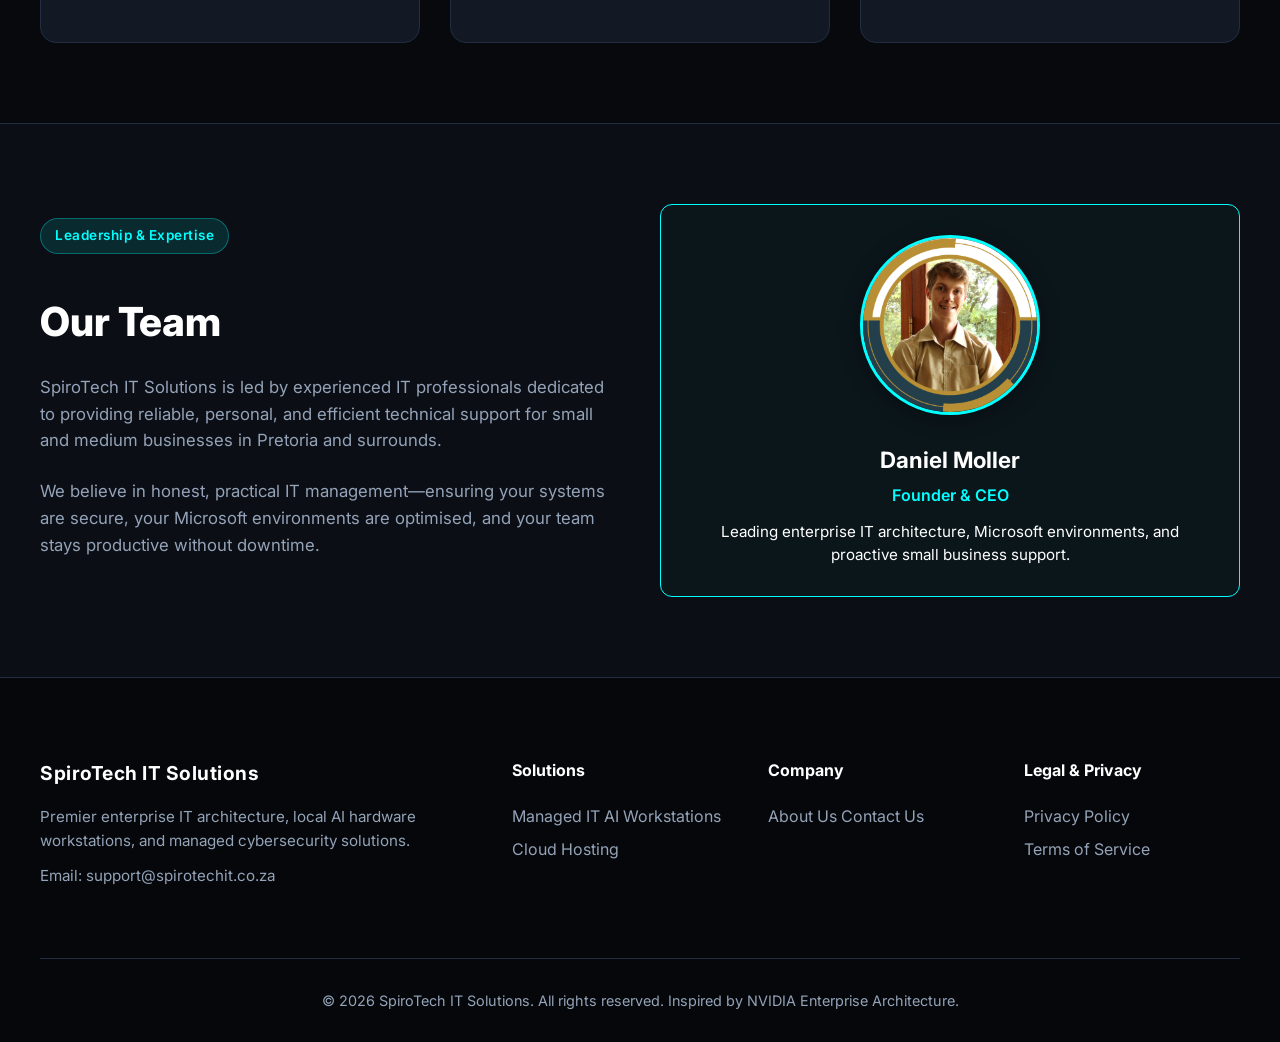
==== commit 51759855: "Add Pricing page, remove pricing text from homepage CTA, and update site navigation" ====
--- a/index.html
+++ b/index.html
@@ -24,6 +24,7 @@
           <a href="services/index.html">Managed IT</a>
           <a href="portfolio/index.html">AI & Automation</a>
           <a href="about/index.html">Company</a>
+        <a href="pricing/index.html">Pricing</a>
           
         </nav>
         <div class="nvidia-nav-actions">
@@ -66,7 +67,7 @@
         <p>Ensure your business systems are secure, backed up, and running at peak performance. Contact our Pretoria support desk directly.</p>
         <div style="display: flex; gap: 16px; align-items: center; margin-top: 15px; flex-wrap: wrap;">
           <a href="https://wa.me/27751101718" class="btn btn-cyan" target="_blank" style="display: flex; align-items: center; gap: 8px;"><span>💬</span> WhatsApp +27 75 110 1718</a>
-          <span style="color: var(--muted-foreground); font-size: 0.95rem;">Once-off support from R450/hour | Monthly support plans from R1,500</span>
+          
         </div>
       </div>
     </div>
